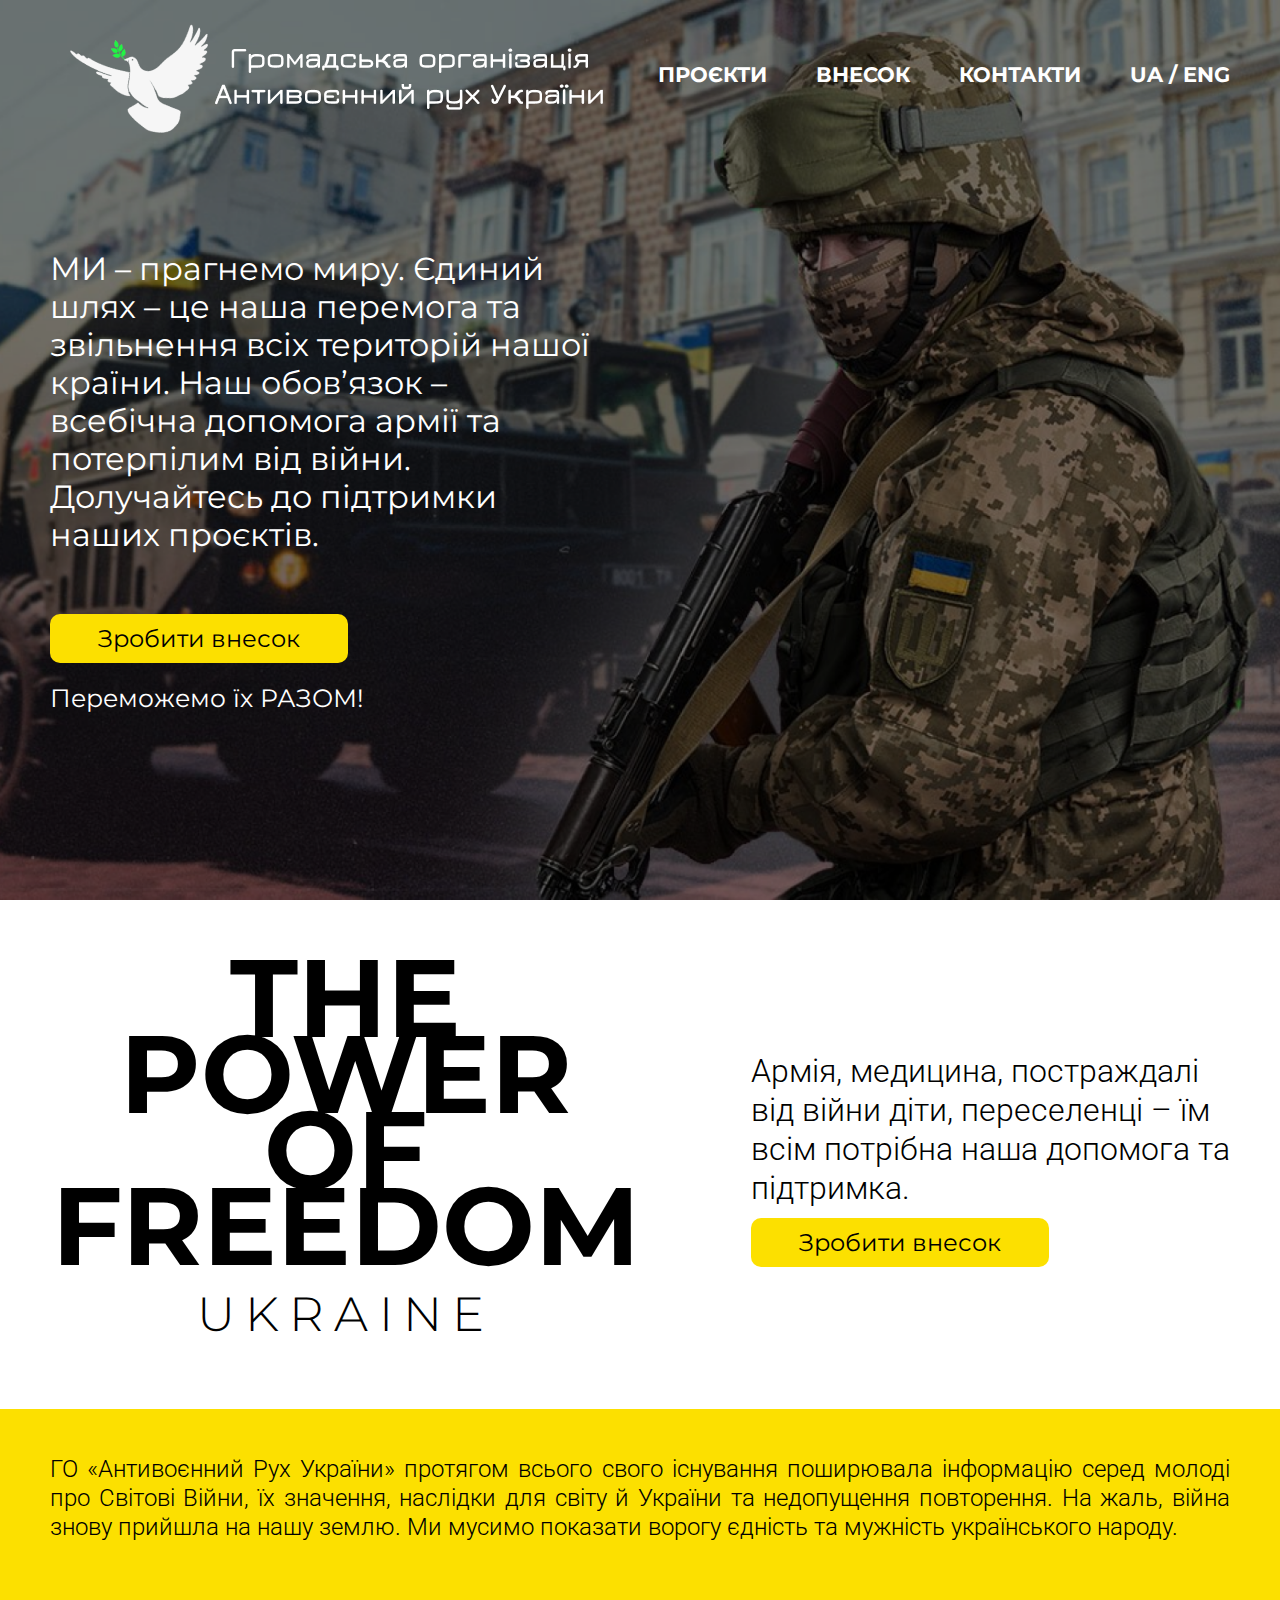
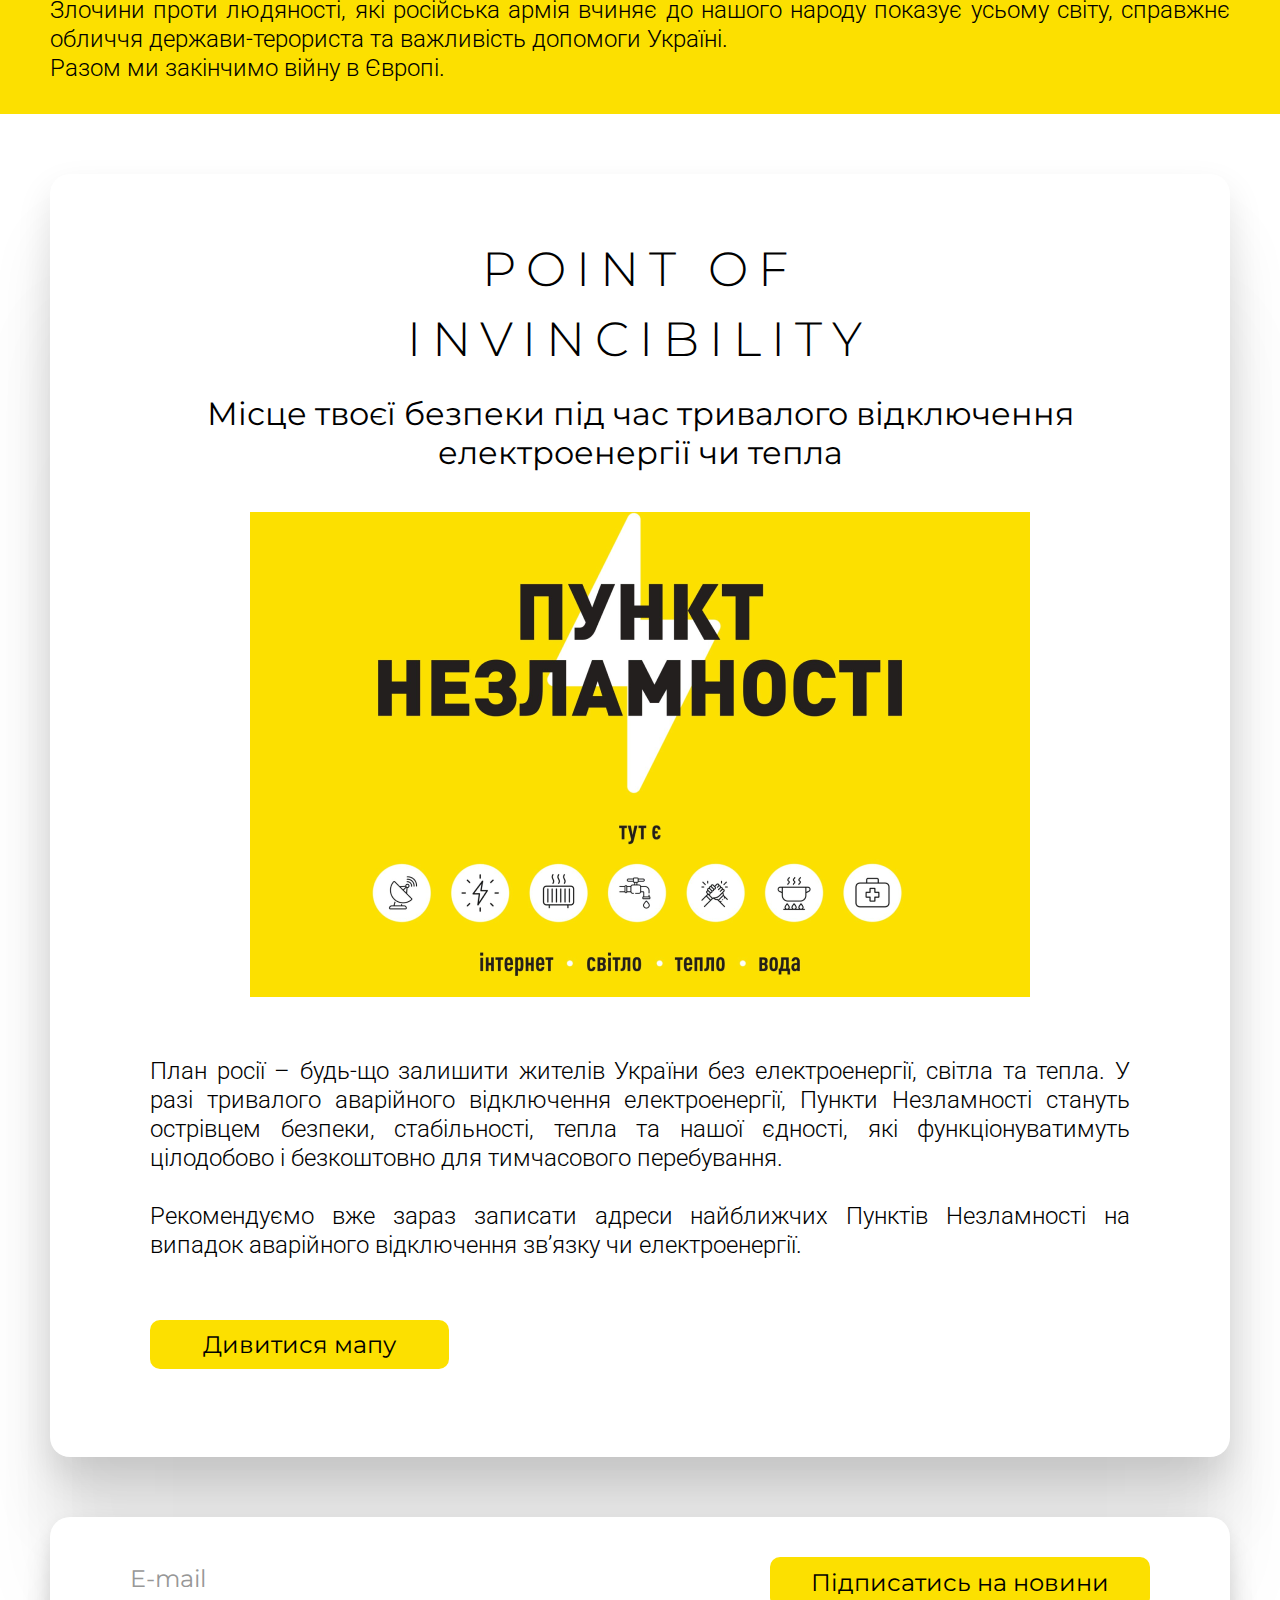
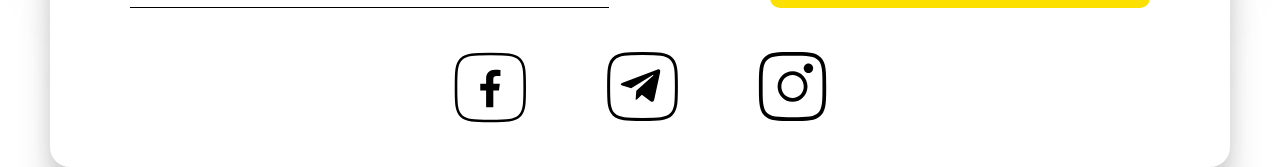
==== index.html @ 8f6cd286 "add new section" ====
<!doctype html>
<html lang="en">
<head>
    <meta charset="UTF-8">
    <meta name="viewport"
          content="width=device-width, user-scalable=no, initial-scale=1.0, maximum-scale=1.0, minimum-scale=1.0">
    <meta http-equiv="X-UA-Compatible" content="ie=edge">
    <title>Anti-War Movement of Ukraine</title>
    <link rel="stylesheet" href="css/style.css">
</head>
<body>
<header>
    <div class="container">
        <div class="logo">
        <img src="images/logo_3.png" alt="logo">
        </div>
        <nav>
            <ul>
                <li><a href="#">проєкти</a> </li>
                <li><a href="#">внесок</a> </li>
                <li><a href="#">контакти</a> </li>
                <li><a href="#">UA / ENG </a> </li>
            </ul>
        </nav>
    </div>
</header>
<main>
    <section class="main_banner">
        <div class="container">
            <div class="main_box">
            <h2>МИ – прагнемо миру. Єдиний шлях – це наша перемога та звільнення всіх територій нашої країни. Наш обов’язок – всебічна допомога армії та потерпілим від війни. Долучайтесь до підтримки наших проєктів.</h2>
            <a href="#">Зробити внесок</a>
            <h4>Переможемо їх РАЗОМ!</h4>
            </div>
        </div>
    </section>
    <section class="power">
        <div class="container">
            <div class="power_box">
            <h1>THE POWER OF FREEDOM</h1>
                <h3>UKRAINE</h3>
            </div>
            <div class="power_second_box">
                <p>Армія, медицина, постраждалі від війни діти, переселенці – їм всім потрібна наша допомога та підтримка.</p>
                <a href="#">Зробити внесок</a>
            </div>
        </div>
    </section>
    <section class="description">
        <div class="container">
            <div class="description_info">
                <p>ГО «Антивоєнний Рух України» протягом всього свого існування поширювала інформацію серед молоді про Світові Війни, їх значення, наслідки для світу й України та недопущення повторення. На жаль, війна знову прийшла на нашу землю. Ми мусимо показати ворогу єдність та мужність українського народу.</p>
                <p>Злочини проти людяності, які російська армія вчиняє до нашого народу показує усьому світу, справжнє обличчя держави-терориста та важливість допомоги Україні.<br>
                    Разом ми закінчимо війну в Європі.</p>
            </div>
        </div>
    </section>
            <section class="invincibility">
                <div class="container">
                <h3>POINT OF INVINCIBILITY</h3>
                <h4>Місце твоєї безпеки під час тривалого відключення електроенергії чи тепла</h4>
                <div class="invincibility_image">
                    <img src="images/invincibility.png" alt="POINT OF INVINCIBILITY">
                </div>
                <p>План росії – будь-що залишити жителів України без електроенергії, світла та тепла. У разі тривалого аварійного відключення електроенергії, Пункти Незламності стануть острівцем безпеки, стабільності, тепла та нашої єдності, які функціонуватимуть цілодобово і безкоштовно для тимчасового перебування.
                    <br>
                    <br>
                    Рекомендуємо вже зараз записати адреси найближчих Пунктів Незламності на випадок аварійного відключення зв’язку чи електроенергії.</p>
                    <div class="invincibility_link">
                <a href="#">Дивитися мапу</a>
                    </div>
                </div>
            </section>

    <section class="find_us">
        <div class="container">
        <form action="#" method=# class="find_us_form">
            <input type="email" placeholder="E-mail">
            <button type="submit">Підписатись на новини</button>
        </form>
            <div class="find_us_links">
                <a href="#" target="_blank"><img src="images/fb.svg" alt="Facebook"> </a>
                <a href="#" target="_blank"><img src="images/telegram.svg" alt="Telegram"> </a>
                <a href="#" target="_blank"><img src="images/insta.svg" alt="Instagram"> </a>
            </div>
        </div>
    </section>
</main>
</body>
</html>
---- css/style.css ----
@import url("https://fonts.googleapis.com/css2?family=Montserrat:wght@300;400;500;700&family=Roboto:wght@300&display=swap");
* {
  padding: 0;
  margin: 0;
  box-sizing: border-box;
}

.container {
  max-width: 1180px;
  margin: auto;
}

header {
  position: absolute;
  width: 100%;
}
header .container {
  display: flex;
  justify-content: space-between;
  align-items: center;
}
header .container .logo {
  max-width: 553px;
}
header .container .logo img {
  width: 100%;
  display: block;
}
header .container nav ul {
  display: flex;
}
header .container nav ul li {
  list-style: none;
  margin-right: 49px;
}
header .container nav ul li:last-of-type {
  margin-right: 0;
}
header .container nav ul li a {
  display: inline-block;
  text-decoration: none;
  font-family: "Montserrat", sans-serif;
  font-style: normal;
  font-weight: 700;
  font-size: 21px;
  line-height: 32px;
  text-align: center;
  text-transform: uppercase;
  color: #FFFFFF;
}
header .container nav ul li a:hover {
  color: yellow;
}

.main_banner {
  background-image: url("../images/main_banner.png");
  background-size: cover;
  height: 100vh;
}
.main_banner .container .main_box {
  padding-top: 250px;
}
.main_banner .container .main_box h2 {
  font-family: "Montserrat", sans-serif;
  font-style: normal;
  font-weight: 400;
  font-size: 32px;
  line-height: 38px;
  color: #FFFFFF;
  max-width: 540px;
  margin-bottom: 60px;
}
.main_banner .container .main_box a {
  font-family: "Montserrat", sans-serif;
  font-style: normal;
  font-weight: 400;
  font-size: 24px;
  line-height: 29px;
  display: inline-block;
  color: #000000;
  text-decoration: none;
  background: #FCE000;
  border-radius: 10px;
  padding: 10px 48px;
  max-width: 299px;
  margin-bottom: 21px;
}
.main_banner .container .main_box a:hover {
  background-color: royalblue;
  color: yellow;
}
.main_banner .container .main_box h4 {
  font-family: "Montserrat", sans-serif;
  font-style: normal;
  font-weight: 400;
  font-size: 25px;
  line-height: 29px;
  display: flex;
  align-items: center;
  text-align: justify;
  color: #FFFFFF;
}

.power {
  padding: 60px 0;
}
.power .container {
  display: flex;
  justify-content: space-between;
  align-items: center;
}
.power .container .power_box h1 {
  font-family: "Montserrat", sans-serif;
  font-style: normal;
  font-weight: 700;
  font-size: 110px;
  line-height: 76px;
  text-align: center;
  color: #000000;
  max-width: 591px;
  margin-bottom: 15px;
}
.power .container .power_box h3 {
  font-family: "Montserrat", sans-serif;
  font-style: normal;
  font-weight: 300;
  font-size: 48px;
  line-height: 70px;
  text-align: center;
  letter-spacing: 0.21em;
  color: #000000;
}
.power .container .power_second_box p {
  font-family: "Roboto", sans-serif;
  font-style: normal;
  font-weight: 300;
  font-size: 32px;
  line-height: 39px;
  color: #000000;
  margin-bottom: 20px;
  max-width: 479px;
}
.power .container .power_second_box a {
  text-decoration: none;
  background: #FCE000;
  border-radius: 10px;
  padding: 10px 48px;
  font-family: "Montserrat", sans-serif;
  font-style: normal;
  font-weight: 400;
  font-size: 24px;
  line-height: 29px;
  text-align: justify;
  color: #000000;
}
.power .container .power_second_box a:hover {
  background-color: royalblue;
  color: yellow;
}

.description {
  background-color: #FCE000;
  padding: 46px 0 31px;
}
.description .description_info p {
  font-family: "Roboto", sans-serif;
  font-style: normal;
  font-weight: 300;
  font-size: 24px;
  line-height: 29px;
  text-align: justify;
  color: #000000;
}
.description .description_info p:first-of-type {
  margin-bottom: 54px;
}

.invincibility {
  margin-top: 60px;
}
.invincibility .container {
  box-shadow: 0 258px 103px rgba(0, 0, 0, 0.01), 0 145px 87px rgba(0, 0, 0, 0.05), 0 64px 64px rgba(0, 0, 0, 0.09), 0 16px 35px rgba(0, 0, 0, 0.1), 0 0 0 rgba(0, 0, 0, 0.1);
  border-radius: 20px;
  background: #FFFFFF;
  padding: 60px 0 88px;
  display: flex;
  flex-direction: column;
  justify-content: center;
  align-items: center;
}
.invincibility .container h3 {
  font-family: "Montserrat", sans-serif;
  font-style: normal;
  font-weight: 300;
  font-size: 48px;
  line-height: 70px;
  display: flex;
  align-items: center;
  text-align: center;
  letter-spacing: 0.21em;
  color: #000000;
  max-width: 580px;
  margin-bottom: 20px;
}
.invincibility .container h4 {
  font-family: "Montserrat", sans-serif;
  font-style: normal;
  font-weight: 400;
  font-size: 32px;
  line-height: 39px;
  display: flex;
  align-items: center;
  text-align: center;
  color: #000000;
  max-width: 980px;
  margin-bottom: 40px;
}
.invincibility .container .invincibility_image {
  max-width: 780px;
  margin-bottom: 60px;
}
.invincibility .container .invincibility_image img {
  display: block;
  width: 100%;
}
.invincibility .container p {
  max-width: 980px;
  margin-bottom: 60px;
  font-family: "Roboto", sans-serif;
  font-style: normal;
  font-weight: 300;
  font-size: 24px;
  line-height: 29px;
  display: flex;
  align-items: center;
  text-align: justify;
  color: #000000;
}
.invincibility .container .invincibility_link {
  margin-left: 100px;
  align-self: flex-start;
}
.invincibility .container .invincibility_link a {
  text-decoration: none;
  text-align: justify;
  font-family: "Montserrat", sans-serif;
  font-style: normal;
  font-weight: 400;
  font-size: 24px;
  line-height: 29px;
  color: #000000;
  background: #FCE000;
  border-radius: 10px;
  padding: 10px 53px;
  display: inline-block;
}
.invincibility .container .invincibility_link a:hover {
  background-color: royalblue;
  color: yellow;
}

.find_us {
  margin-top: 60px;
}
.find_us .container {
  background: #FFFFFF;
  box-shadow: 0 132px 53px rgba(0, 0, 0, 0.01), 0 74px 45px rgba(0, 0, 0, 0.05), 0 33px 33px rgba(0, 0, 0, 0.09), 0 8px 18px rgba(0, 0, 0, 0.1), 0 0 0 rgba(0, 0, 0, 0.1);
  border-radius: 20px;
  padding: 40px 0;
}
.find_us .container .find_us_form {
  margin-bottom: 44px;
  display: flex;
  justify-content: space-around;
}
.find_us .container .find_us_form ::placeholder {
  font-family: "Montserrat", sans-serif;
  font-style: normal;
  font-weight: 400;
  font-size: 24px;
  line-height: 29px;
  text-align: justify;
  color: #979797;
}
.find_us .container .find_us_form input {
  width: 479px;
  border-top: 0;
  border-right: 0;
  border-left: 0;
  border-bottom: 1px solid #000000;
  padding: 10px 0;
}
.find_us .container .find_us_form button {
  padding: 11px 41px;
  background: #FCE000;
  border-radius: 10px;
  border: none;
  font-family: "Montserrat", sans-serif;
  font-style: normal;
  font-weight: 400;
  font-size: 24px;
  line-height: 29px;
  text-align: justify;
  color: #000000;
  cursor: pointer;
}
.find_us .container .find_us_form button:hover {
  background-color: royalblue;
  color: yellow;
}
.find_us .container .find_us_links {
  display: flex;
  justify-content: center;
}
.find_us .container .find_us_links a {
  margin-right: 80px;
}
.find_us .container .find_us_links a:last-of-type {
  margin-right: 0;
}

/*# sourceMappingURL=style.css.map */
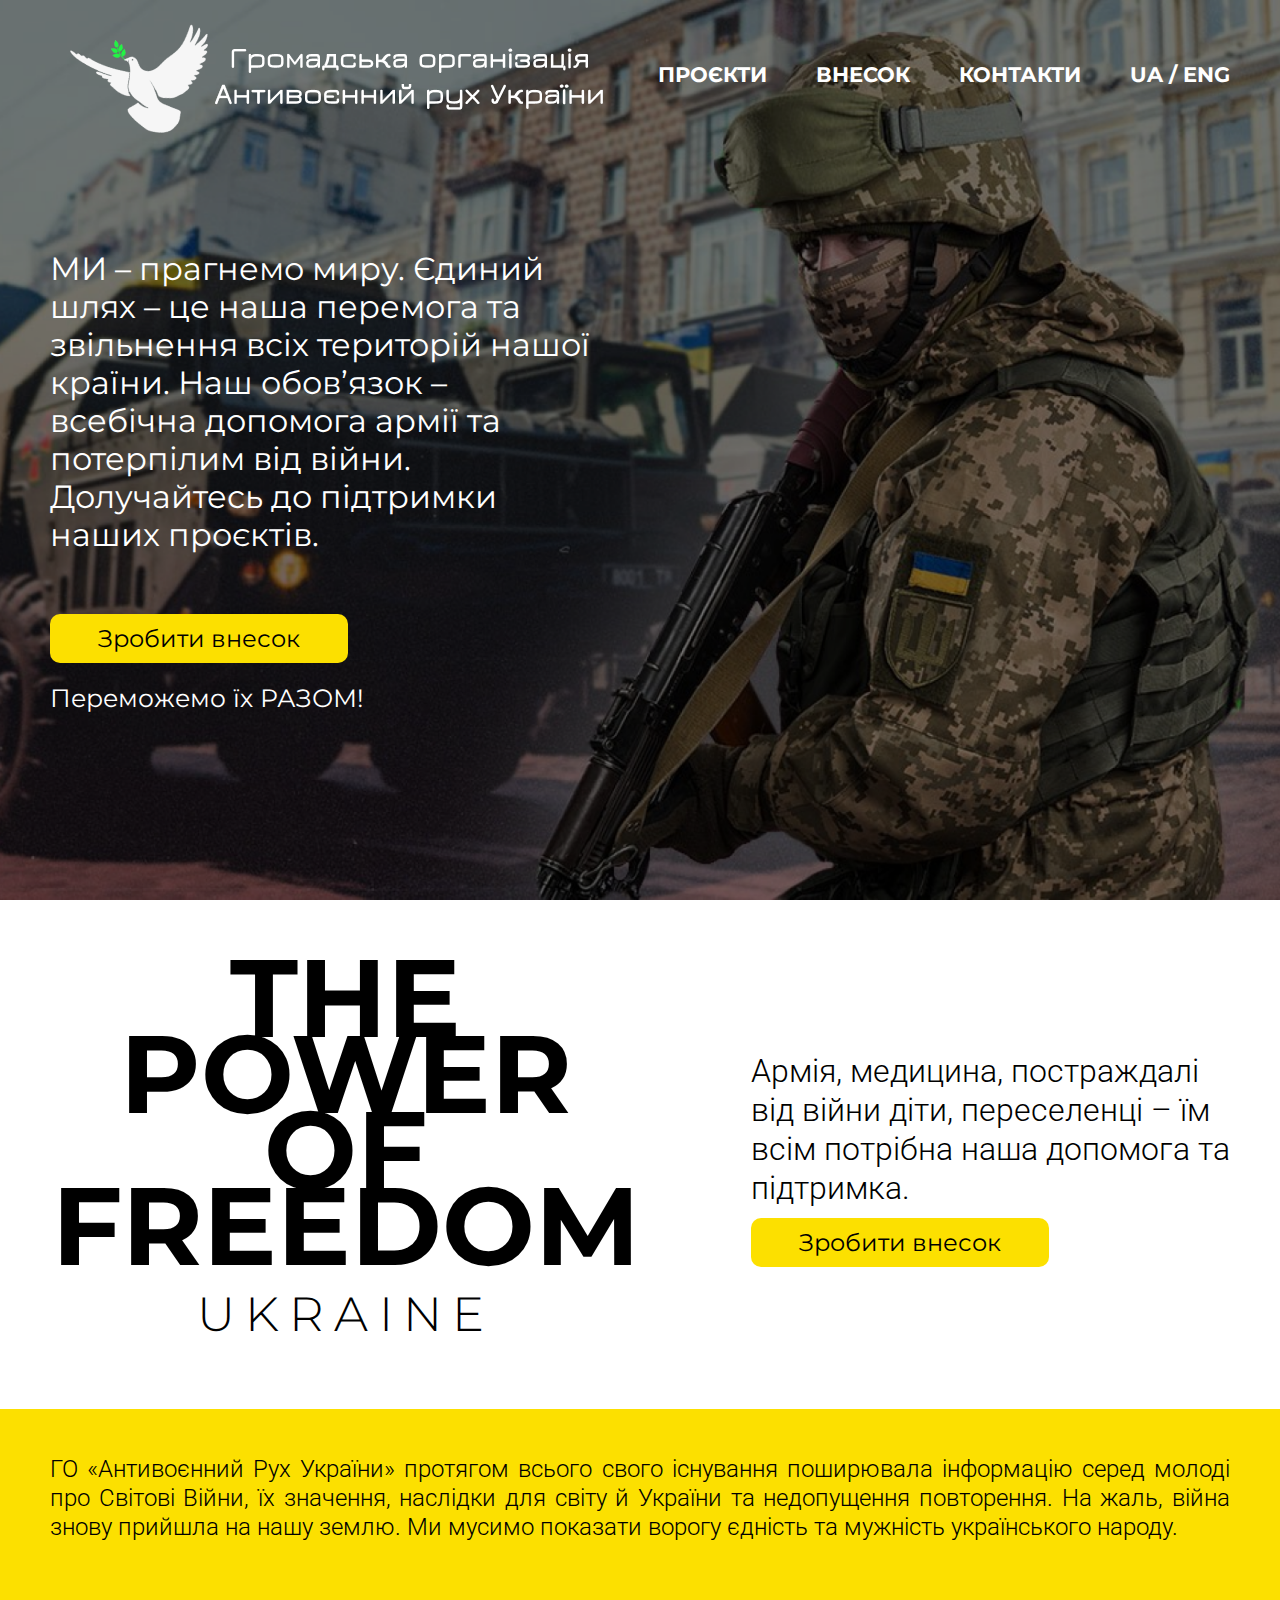
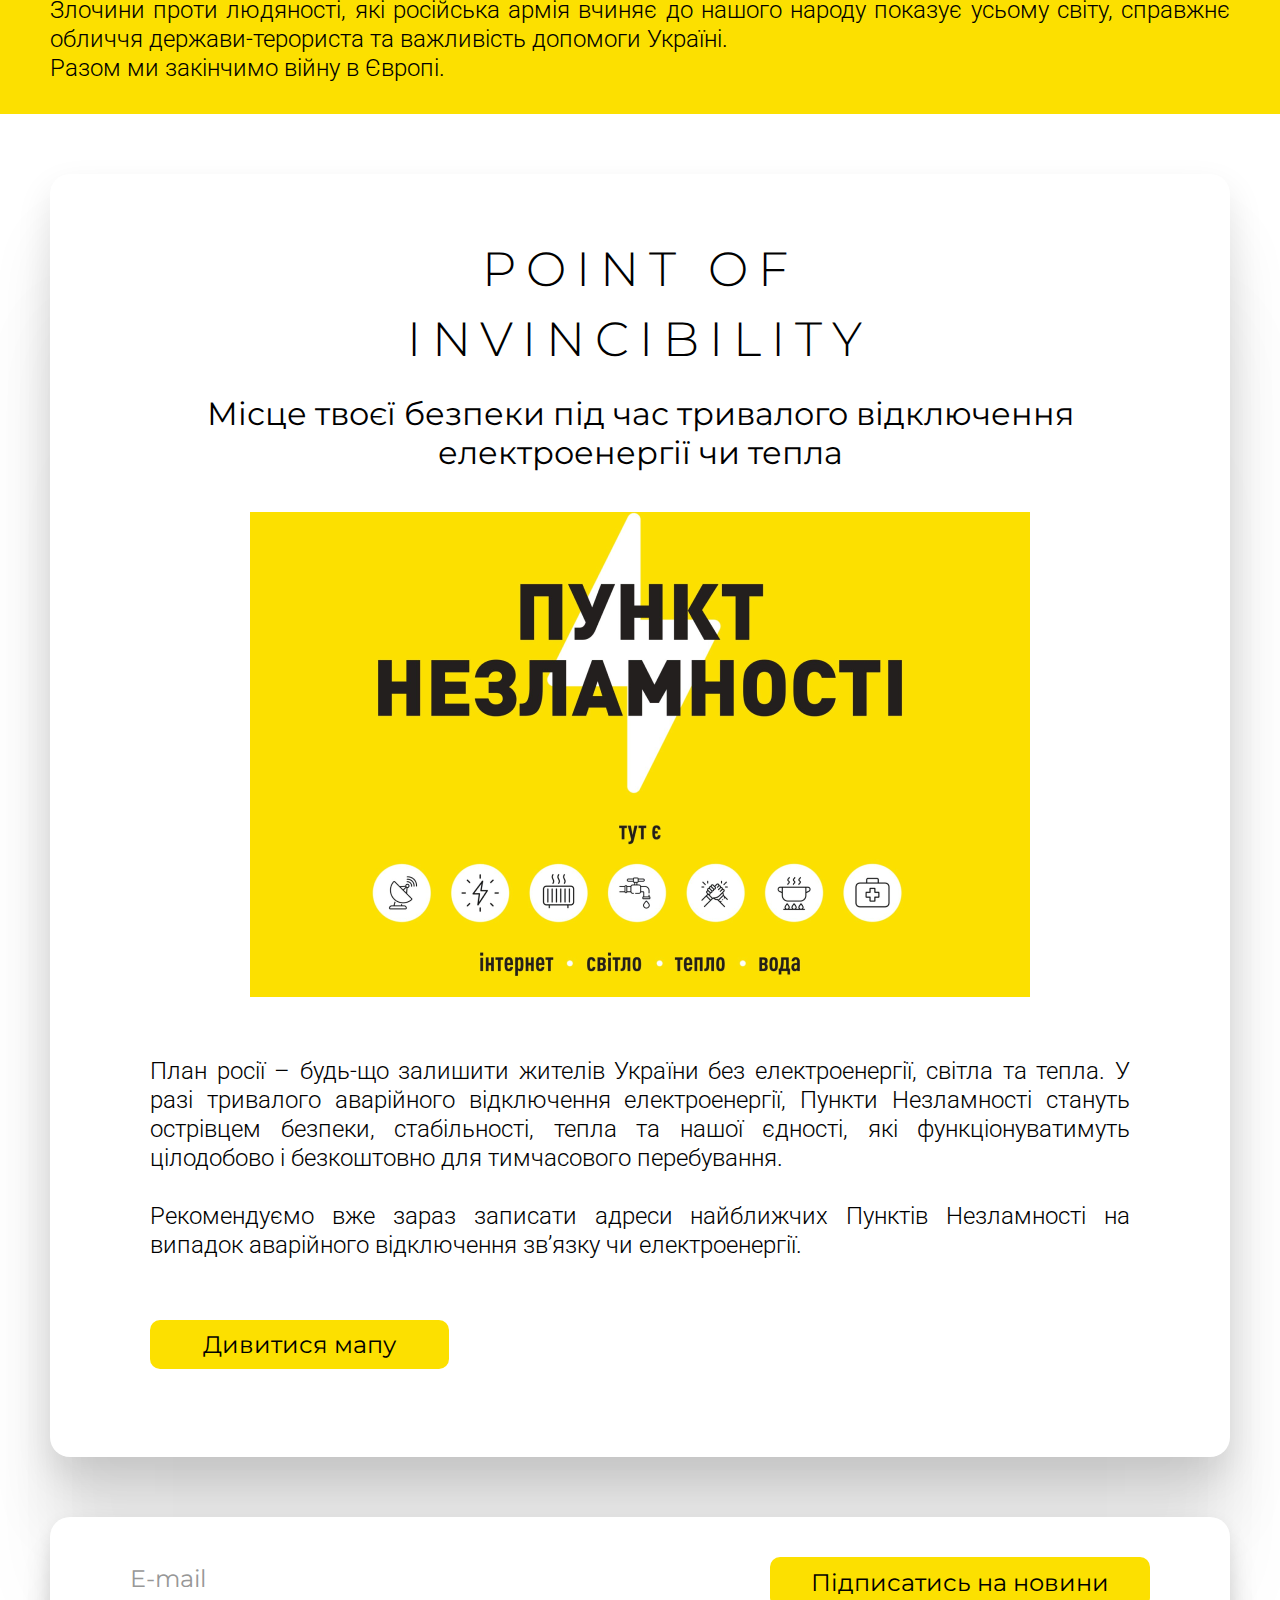
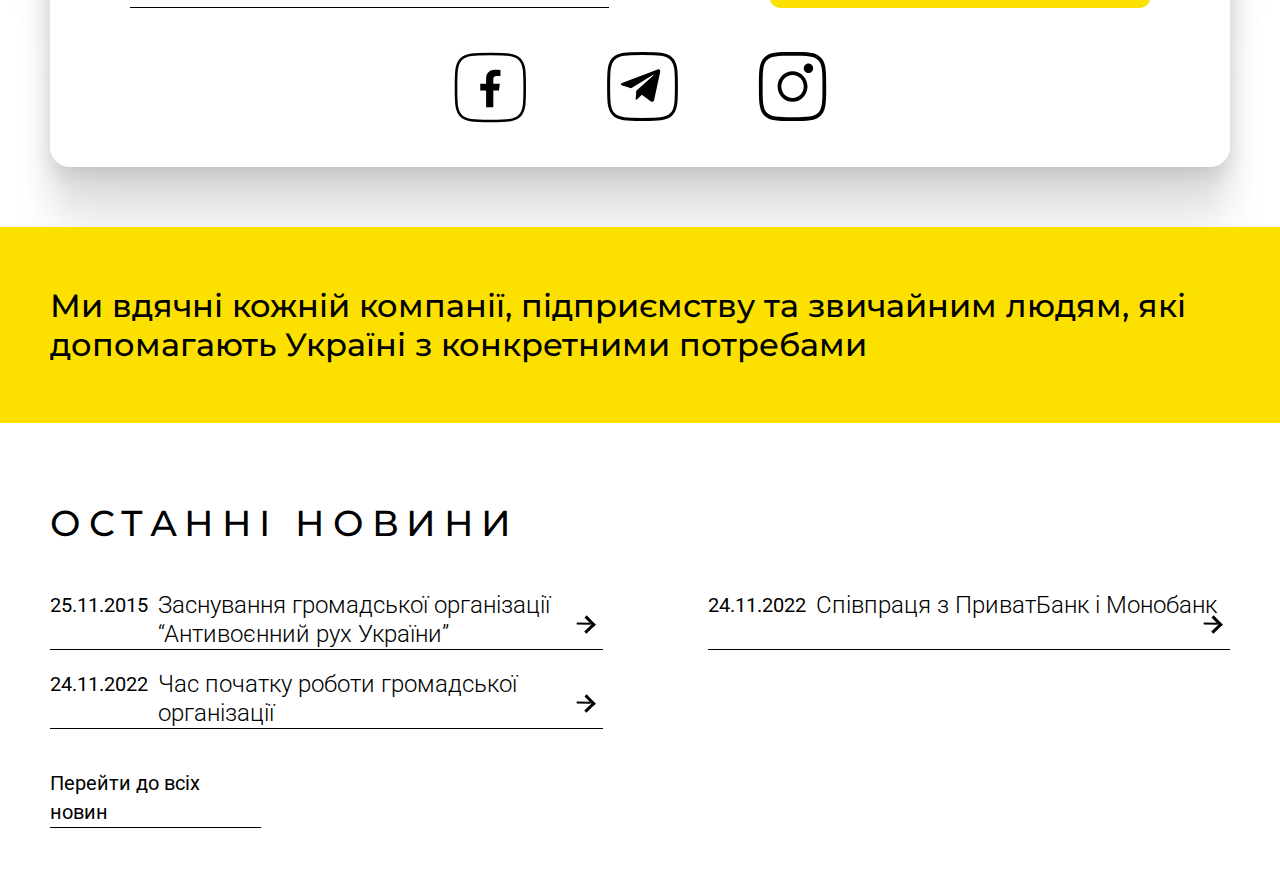
==== commit 9cc8d92f: "add new section" ====
--- a/index.html
+++ b/index.html
@@ -85,6 +85,42 @@
             </div>
         </div>
     </section>
+    <section class="graceful">
+        <div class="container">
+            <p>Ми вдячні кожній компанії, підприємству та звичайним людям, які допомагають Україні з конкретними потребами</p>
+        </div>
+    </section>
+<section class="last_news">
+    <div class="container">
+        <h3>ОСТАННІ НОВИНИ</h3>
+        <div class="last_news_box">
+        <div class="last_news_items">
+            <p>25.11.2015</p>
+            <div>
+            <a href="#">Заснування громадської організації “Антивоєнний рух України”</a>
+            </div>
+            <div class="arrow"></div>
+        </div>
+        <div class="last_news_items">
+            <p>24.11.2022</p>
+            <div>
+                <a href="#">Співпраця з ПриватБанк і Монобанк</a>
+            </div>
+            <div class="arrow"></div>
+        </div>
+        <div class="last_news_items">
+            <p>24.11.2022</p>
+            <div>
+                <a href="#">Час початку роботи громадської організації</a>
+            </div>
+            <div class="arrow"></div>
+        </div>
+        </div>
+        <div class="last_news_link">
+        <a href="#">Перейти до всіх новин</a>
+        </div>
+    </div>
+</section>
 </main>
 </body>
 </html>--- a/css/style.css
+++ b/css/style.css
@@ -319,4 +319,105 @@
   margin-right: 0;
 }
 
+.graceful {
+  margin-top: 60px;
+  padding: 59px 0;
+  background-color: #FCE000;
+}
+.graceful p {
+  font-family: "Montserrat", sans-serif;
+  font-style: normal;
+  font-weight: 500;
+  font-size: 32px;
+  line-height: 39px;
+  color: #000000;
+}
+
+.last_news {
+  padding: 65px 0;
+}
+.last_news .container h3 {
+  margin-bottom: 33px;
+  font-family: "Montserrat", sans-serif;
+  font-style: normal;
+  font-weight: 500;
+  font-size: 36px;
+  line-height: 70px;
+  text-align: left;
+  letter-spacing: 0.21em;
+  color: #000000;
+}
+.last_news .container .last_news_box {
+  display: flex;
+  flex-wrap: wrap;
+  justify-content: space-between;
+}
+.last_news .container .last_news_box .last_news_items {
+  max-width: 553px;
+  border-bottom: 1px solid #000000;
+  display: flex;
+  justify-content: center;
+}
+.last_news .container .last_news_box .last_news_items:last-of-type {
+  margin-top: 20px;
+}
+.last_news .container .last_news_box .last_news_items p {
+  font-family: "Roboto", sans-serif;
+  font-style: normal;
+  font-weight: 400;
+  font-size: 20px;
+  line-height: 29px;
+  color: #000000;
+  margin-right: 10px;
+}
+.last_news .container .last_news_box .last_news_items .arrow {
+  box-sizing: border-box;
+  position: relative;
+  top: 27px;
+  right: 10px;
+  display: inline-block;
+  width: 13px;
+  height: 13px;
+  border-top: 3px solid;
+  transform: rotate(46deg);
+  border-right: 3px solid;
+}
+.last_news .container .last_news_box .last_news_items .arrow:after {
+  content: "";
+  display: inline-block;
+  box-sizing: border-box;
+  position: relative;
+  transform: rotate(-45deg);
+  width: 14px;
+  height: 2px;
+  background: currentColor;
+  top: -8px;
+  right: 3px;
+}
+.last_news .container .last_news_box a {
+  text-decoration: none;
+  font-family: "Roboto", sans-serif;
+  font-style: normal;
+  font-weight: 300;
+  font-size: 24px;
+  line-height: 29px;
+  color: #000000;
+  display: inline-block;
+}
+.last_news .last_news_link {
+  margin-top: 40px;
+  max-width: 211px;
+  border-bottom: 1px solid #000000;
+}
+.last_news .last_news_link a {
+  text-decoration: none;
+  font-family: "Roboto", sans-serif;
+  font-style: normal;
+  font-weight: 400;
+  font-size: 20px;
+  line-height: 29px;
+  text-align: justify;
+  color: #000000;
+}
+
 /*# sourceMappingURL=style.css.map */
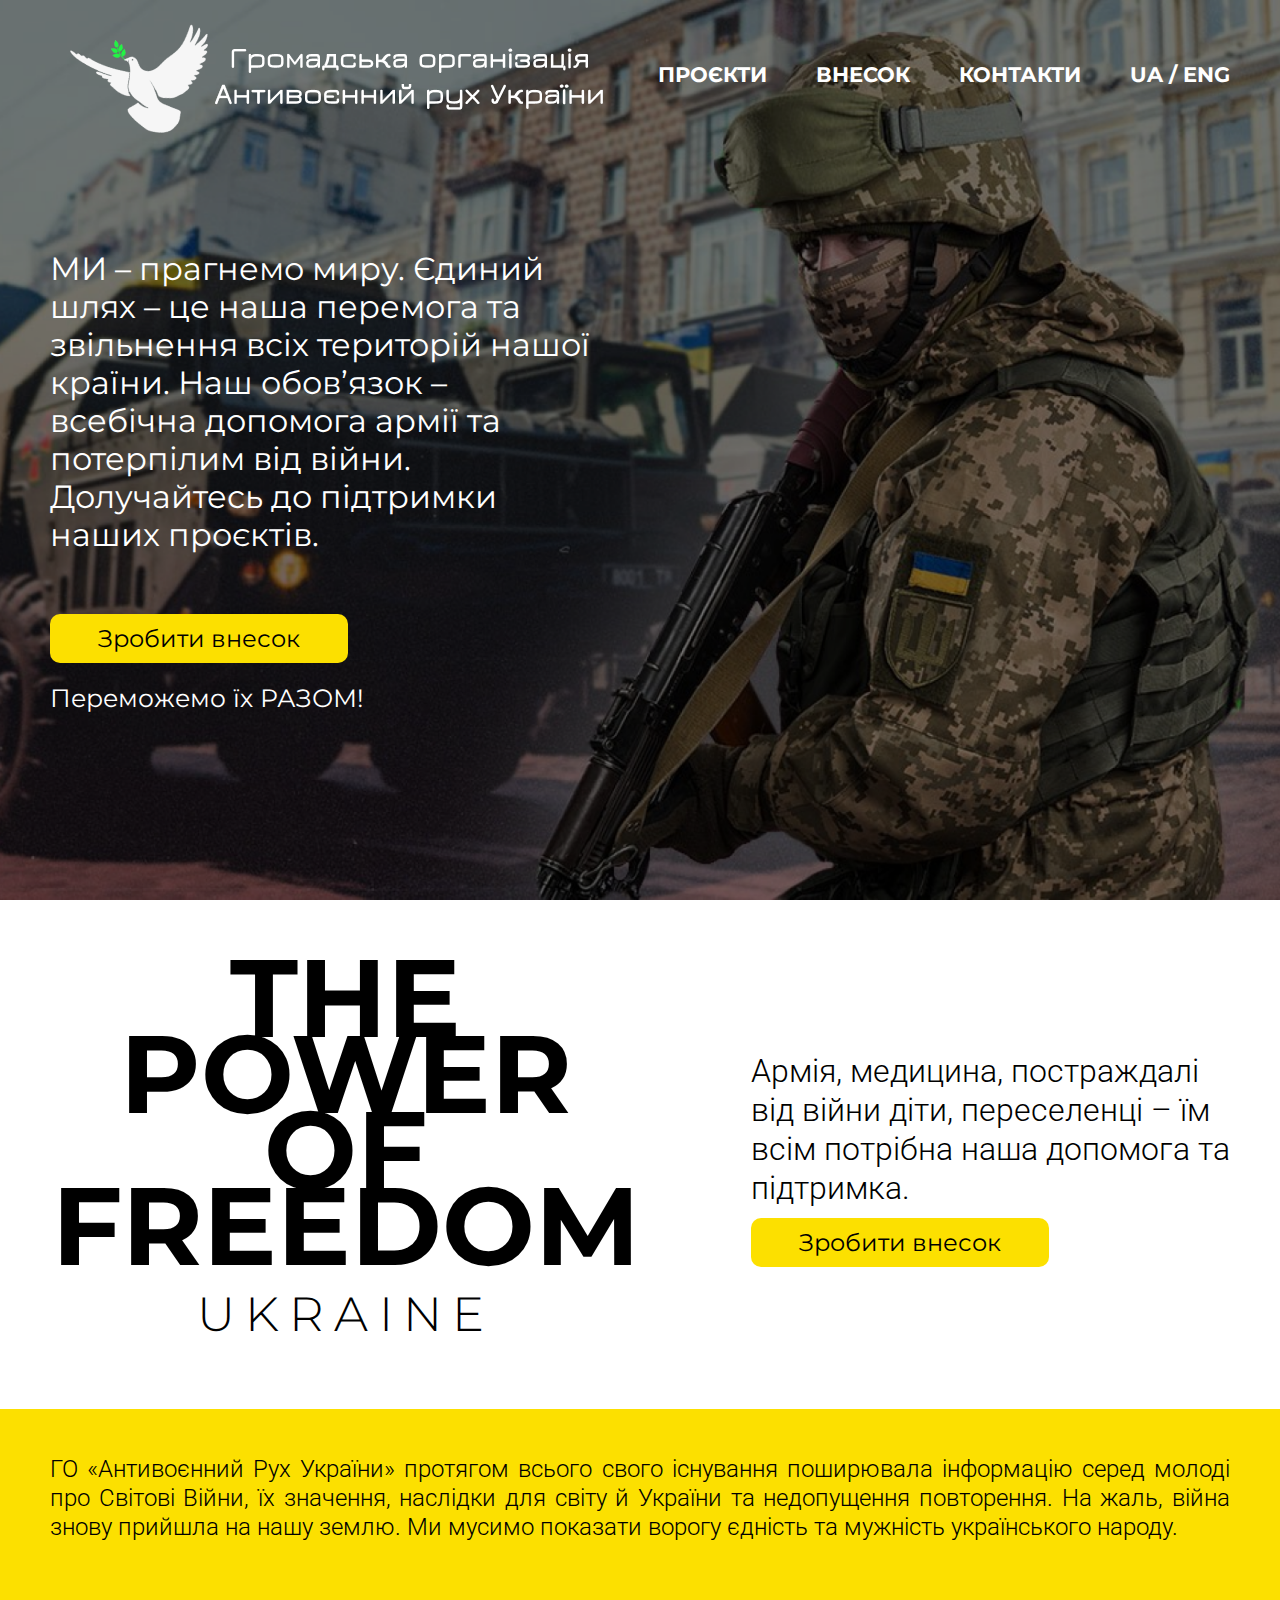
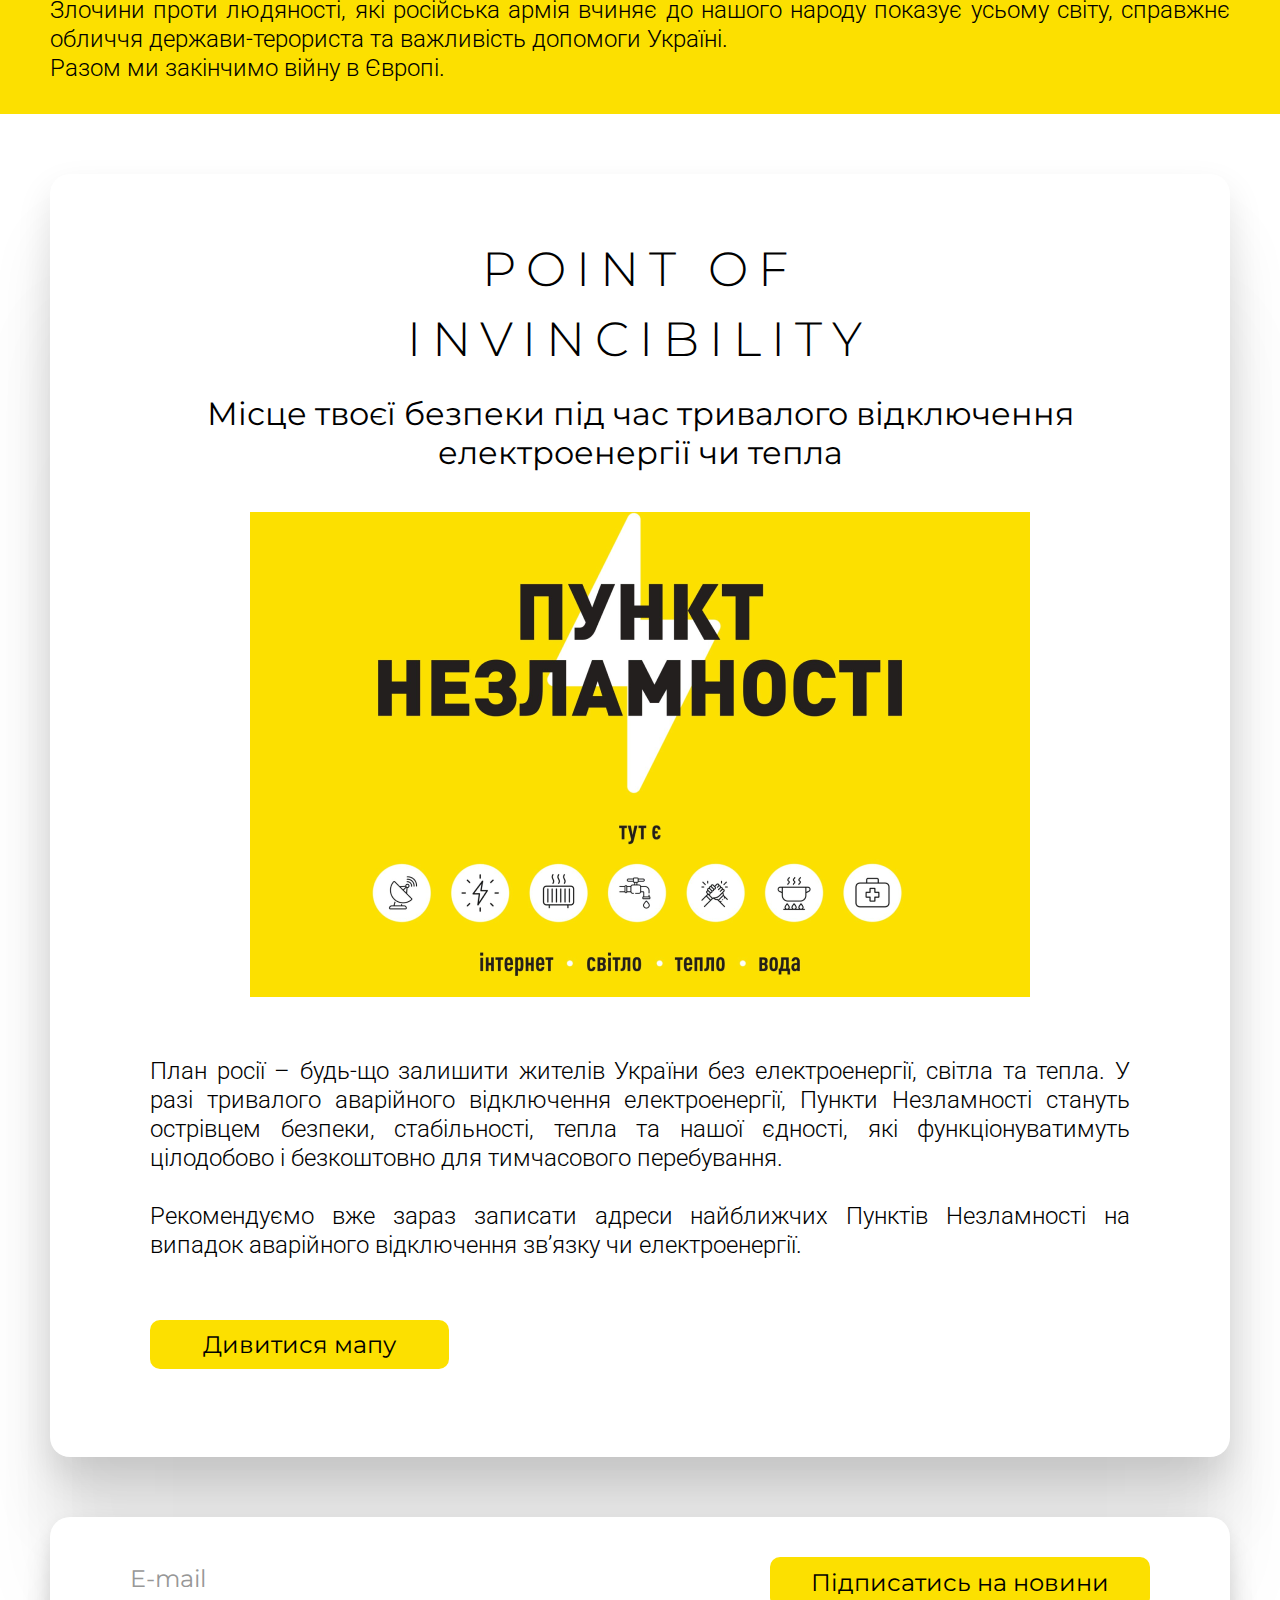
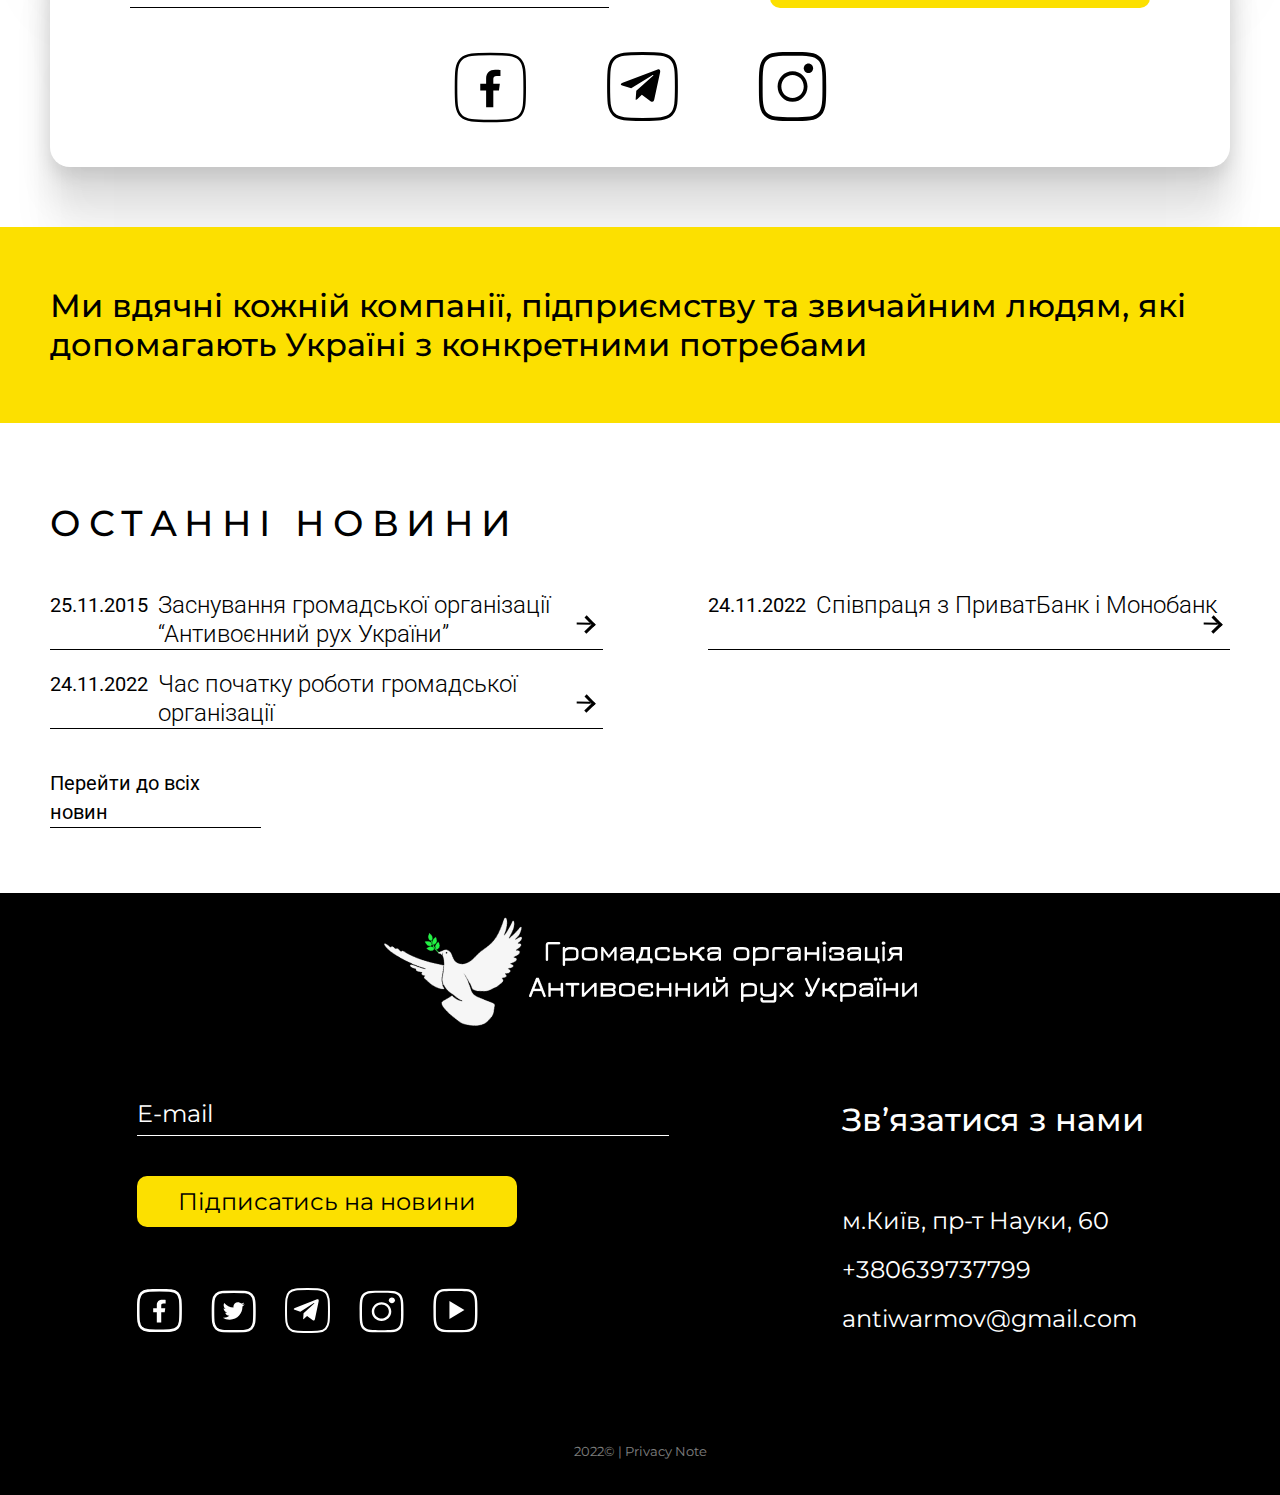
==== commit 2c67401f: "add footer" ====
--- a/index.html
+++ b/index.html
@@ -6,6 +6,7 @@
           content="width=device-width, user-scalable=no, initial-scale=1.0, maximum-scale=1.0, minimum-scale=1.0">
     <meta http-equiv="X-UA-Compatible" content="ie=edge">
     <title>Anti-War Movement of Ukraine</title>
+    <link rel="stylesheet" href="css/owl.carousel.css">
     <link rel="stylesheet" href="css/style.css">
 </head>
 <body>
@@ -122,5 +123,38 @@
     </div>
 </section>
 </main>
+
+<footer>
+    <div class="container">
+        <div class="logo">
+        <img src="images/logo_3.png" alt="logo">
+        </div>
+        <div class="footer_box">
+            <div class="box_items">
+                <form action="#" method=# class="items_form">
+                    <input type="email" placeholder="E-mail">
+                    <button type="submit">Підписатись на новини</button>
+                </form>
+                <div class="footer_links">
+                    <a href="#" target="_blank"><img src="images/facebook_footer.svg" alt="Facebook"> </a>
+                    <a href="#" target="_blank"><img src="images/twitter_footer.svg" alt="Twitter"> </a>
+                    <a href="#" target="_blank"><img src="images/telegram_footer.svg" alt="Telegram"> </a>
+                    <a href="#" target="_blank"><img src="images/instagram_footer.svg" alt="Instagram"> </a>
+                    <a href="#" target="_blank"><img src="images/youtube_footer.svg" alt="Youtube"> </a>
+                </div>
+            </div>
+            <ul class="list">
+                <li>Зв’язатися з нами</li>
+                <li>м.Київ, пр-т Науки, 60</li>
+                <li>+380639737799</li>
+                <li>antiwarmov@gmail.com</li>
+            </ul>
+        </div>
+        <p class="text">2022© | Privacy Note</p>
+    </div>
+</footer>
+<script src="https://code.jquery.com/jquery-3.6.4.js" integrity="sha256-a9jBBRygX1Bh5lt8GZjXDzyOB+bWve9EiO7tROUtj/E=" crossorigin="anonymous"></script>
+<script src="js/owl.carousel.js"></script>
+<script src="js/scripts.js"></script>
 </body>
 </html>--- a/css/style.css
+++ b/css/style.css
@@ -420,4 +420,110 @@
   color: #000000;
 }
 
+footer {
+  background-color: black;
+  padding-bottom: 31px;
+}
+footer .container .logo {
+  max-width: 553px;
+  margin: auto;
+}
+footer .container .logo img {
+  width: 100%;
+  display: block;
+}
+footer .container .footer_box {
+  margin-top: 57px;
+  display: flex;
+  justify-content: space-around;
+}
+footer .container .footer_box .box_items .items_form {
+  display: flex;
+  flex-direction: column;
+}
+footer .container .footer_box .box_items .items_form ::placeholder {
+  font-family: "Montserrat", sans-serif;
+  font-style: normal;
+  font-weight: 400;
+  font-size: 24px;
+  line-height: 29px;
+  text-align: justify;
+  color: white;
+}
+footer .container .footer_box .box_items .items_form input {
+  width: 532px;
+  border-bottom: 1px solid #FFFFFF;
+  border-top: 0;
+  border-right: 0;
+  border-left: 0;
+  padding: 10px 0;
+  background-color: black;
+  margin-bottom: 40px;
+  color: white;
+}
+footer .container .footer_box .box_items .items_form button {
+  padding: 11px 41px;
+  max-width: 380px;
+  background: #FCE000;
+  border-radius: 10px;
+  border: none;
+  font-family: "Montserrat", sans-serif;
+  font-style: normal;
+  font-weight: 400;
+  font-size: 24px;
+  line-height: 29px;
+  text-align: justify;
+  color: #000000;
+  cursor: pointer;
+  margin-bottom: 61px;
+}
+footer .container .footer_box .box_items .items_form button:hover {
+  background-color: royalblue;
+  color: yellow;
+}
+footer .container .footer_box .box_items .footer_links {
+  margin-bottom: 102px;
+}
+footer .container .footer_box .box_items .footer_links a {
+  margin-right: 25px;
+  text-decoration: none;
+}
+footer .container .footer_box .box_items .footer_links a:last-of-type {
+  margin-right: 0;
+}
+footer .container .footer_box .list li {
+  margin-bottom: 10px;
+  font-family: "Montserrat", sans-serif;
+  font-style: normal;
+  font-weight: 400;
+  font-size: 24px;
+  line-height: 39px;
+  display: flex;
+  align-items: center;
+  color: #FFFFFF;
+}
+footer .container .footer_box .list li:hover {
+  transform: scale(1.1);
+}
+footer .container .footer_box .list li:first-of-type {
+  font-family: "Montserrat", sans-serif;
+  font-style: normal;
+  font-weight: 500;
+  font-size: 32px;
+  line-height: 39px;
+  display: flex;
+  align-items: center;
+  color: #FFFFFF;
+  margin-bottom: 62px;
+}
+footer .container .text {
+  font-family: "Montserrat", sans-serif;
+  font-style: normal;
+  font-weight: 400;
+  font-size: 13px;
+  line-height: 25px;
+  text-align: center;
+  color: rgba(255, 255, 255, 0.5);
+}
+
 /*# sourceMappingURL=style.css.map */
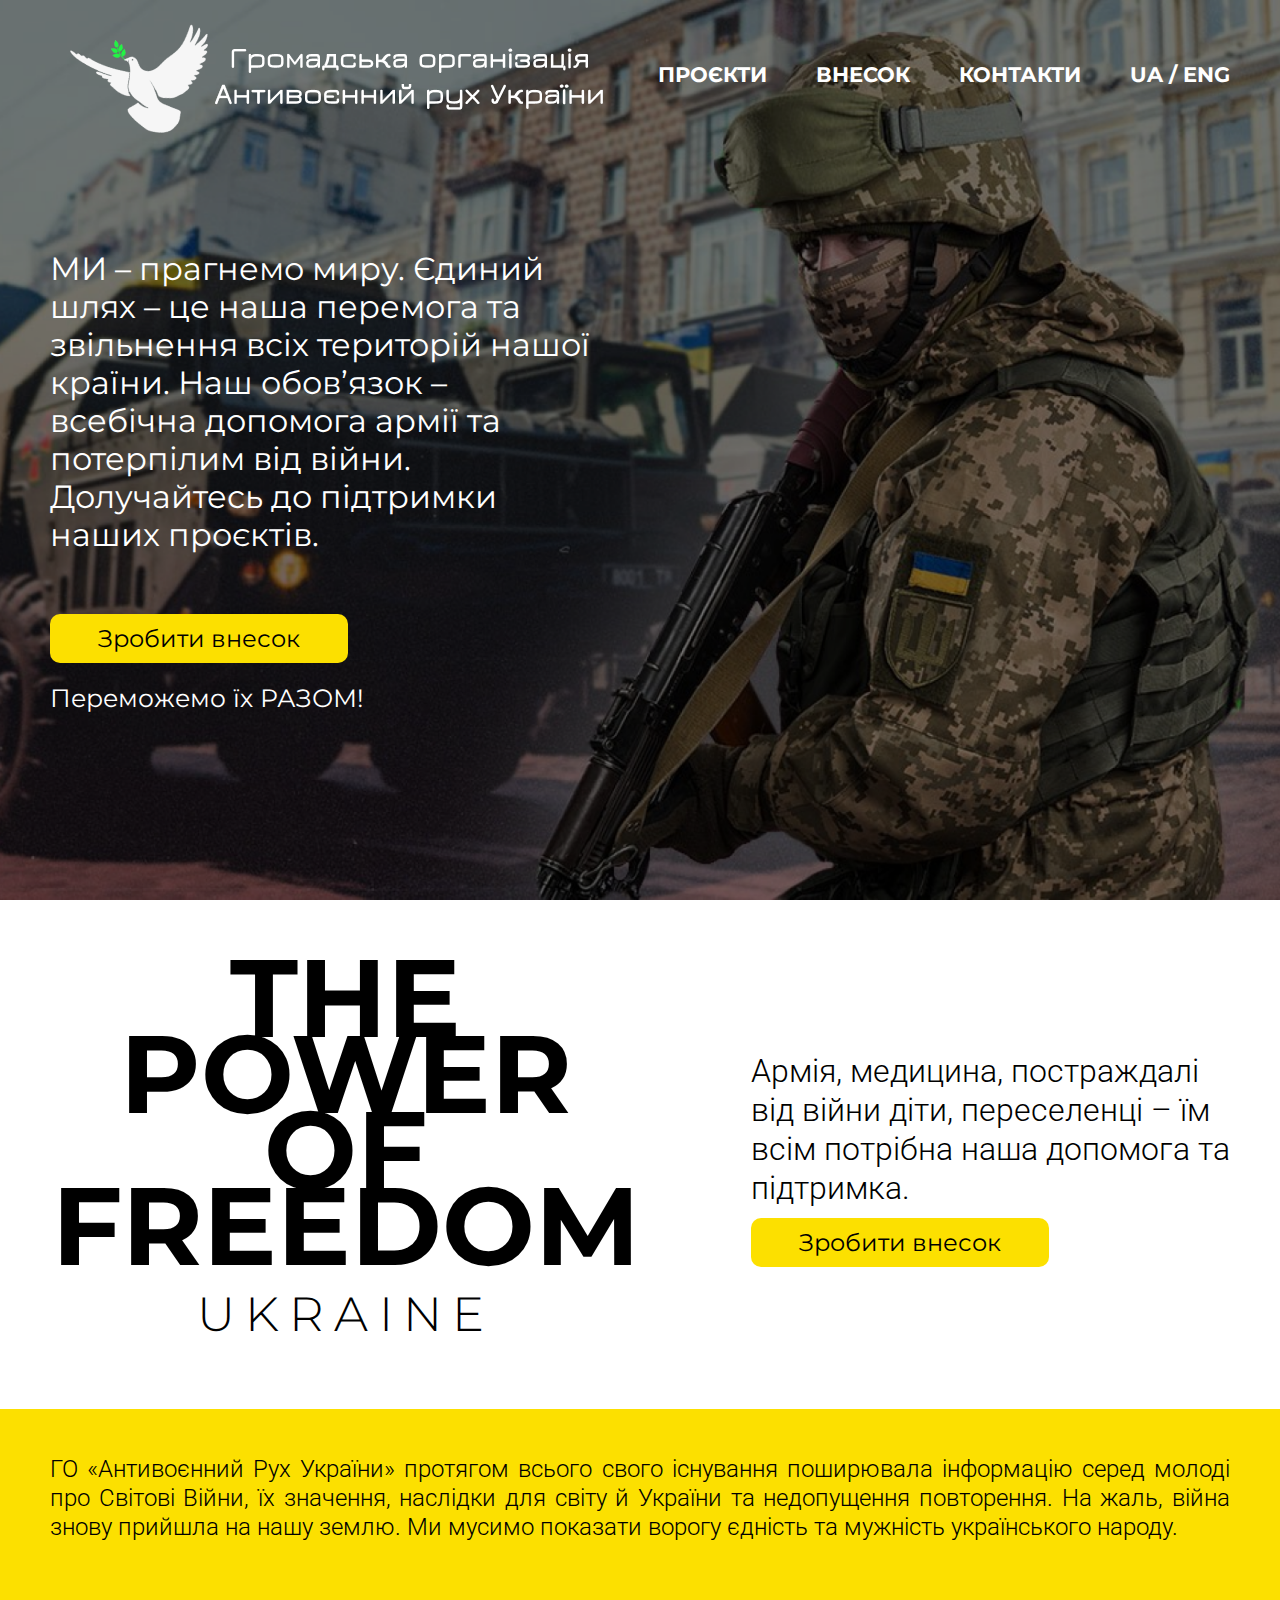
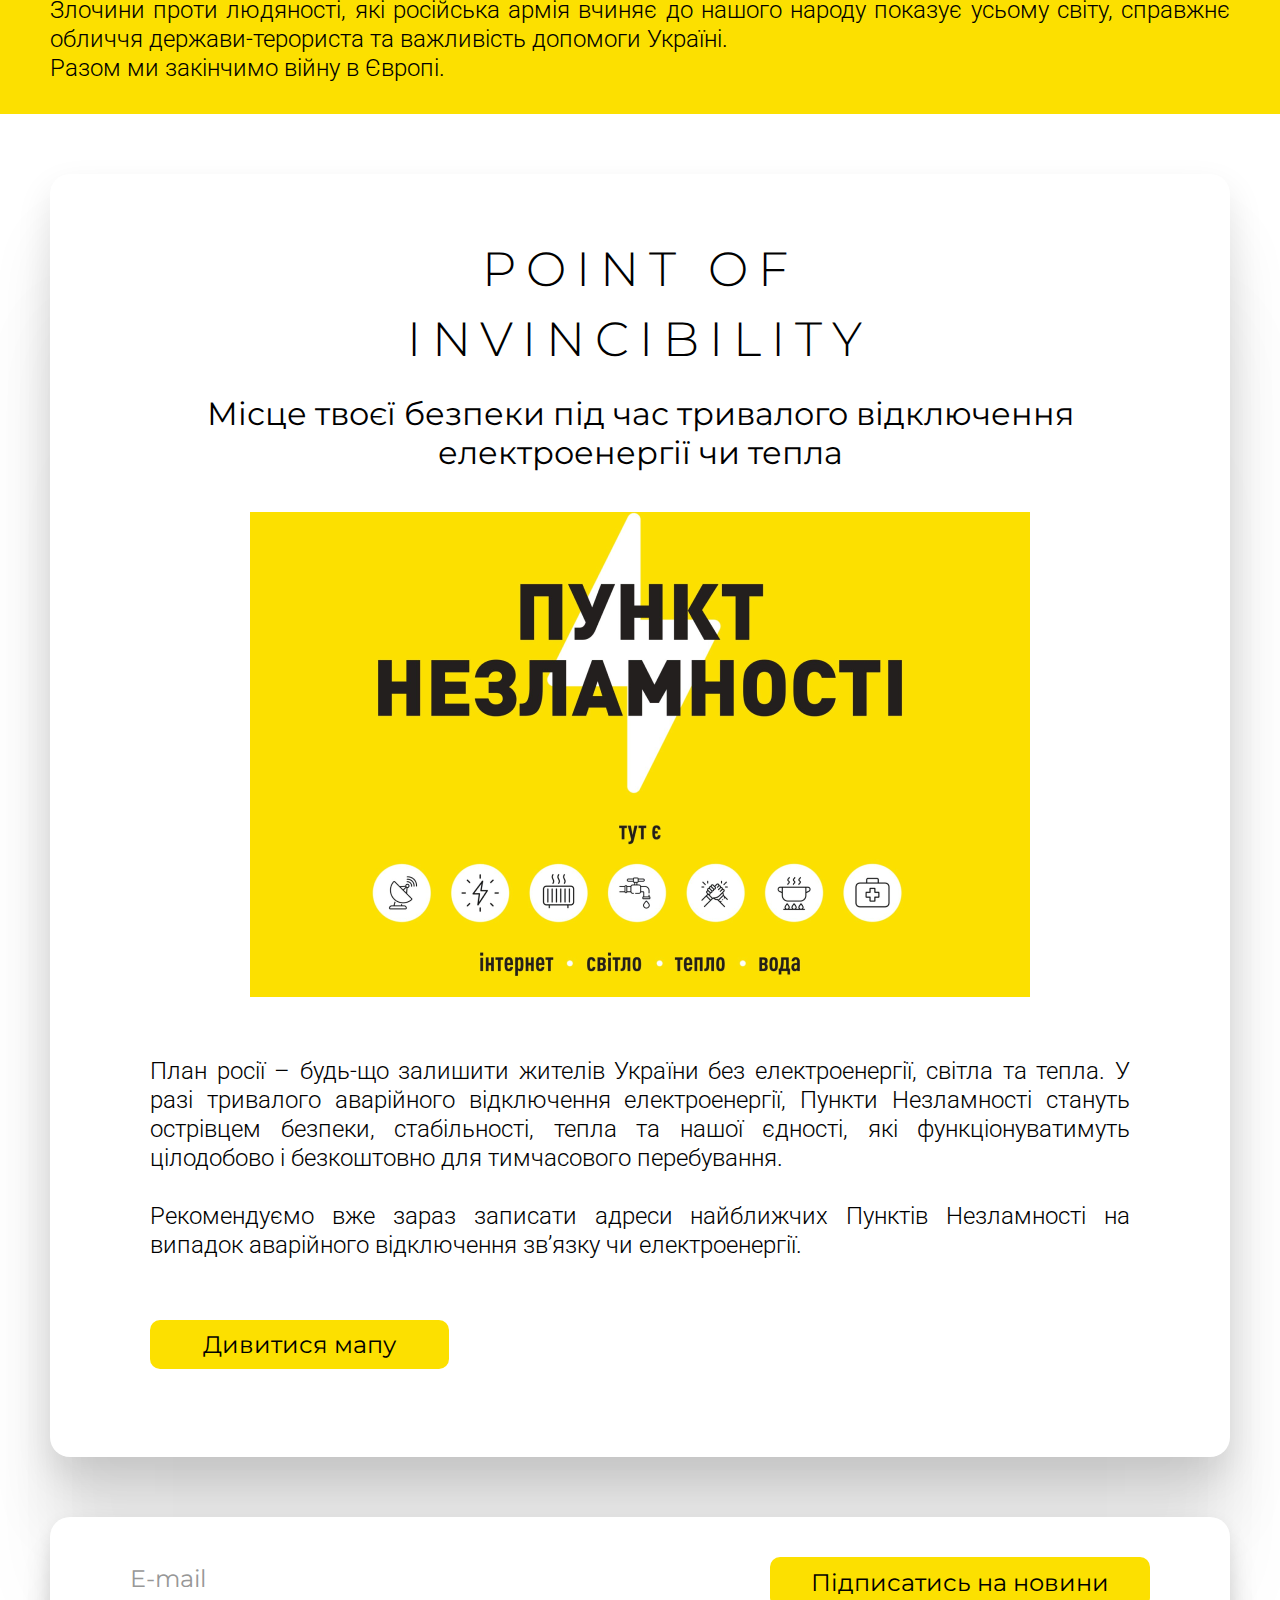
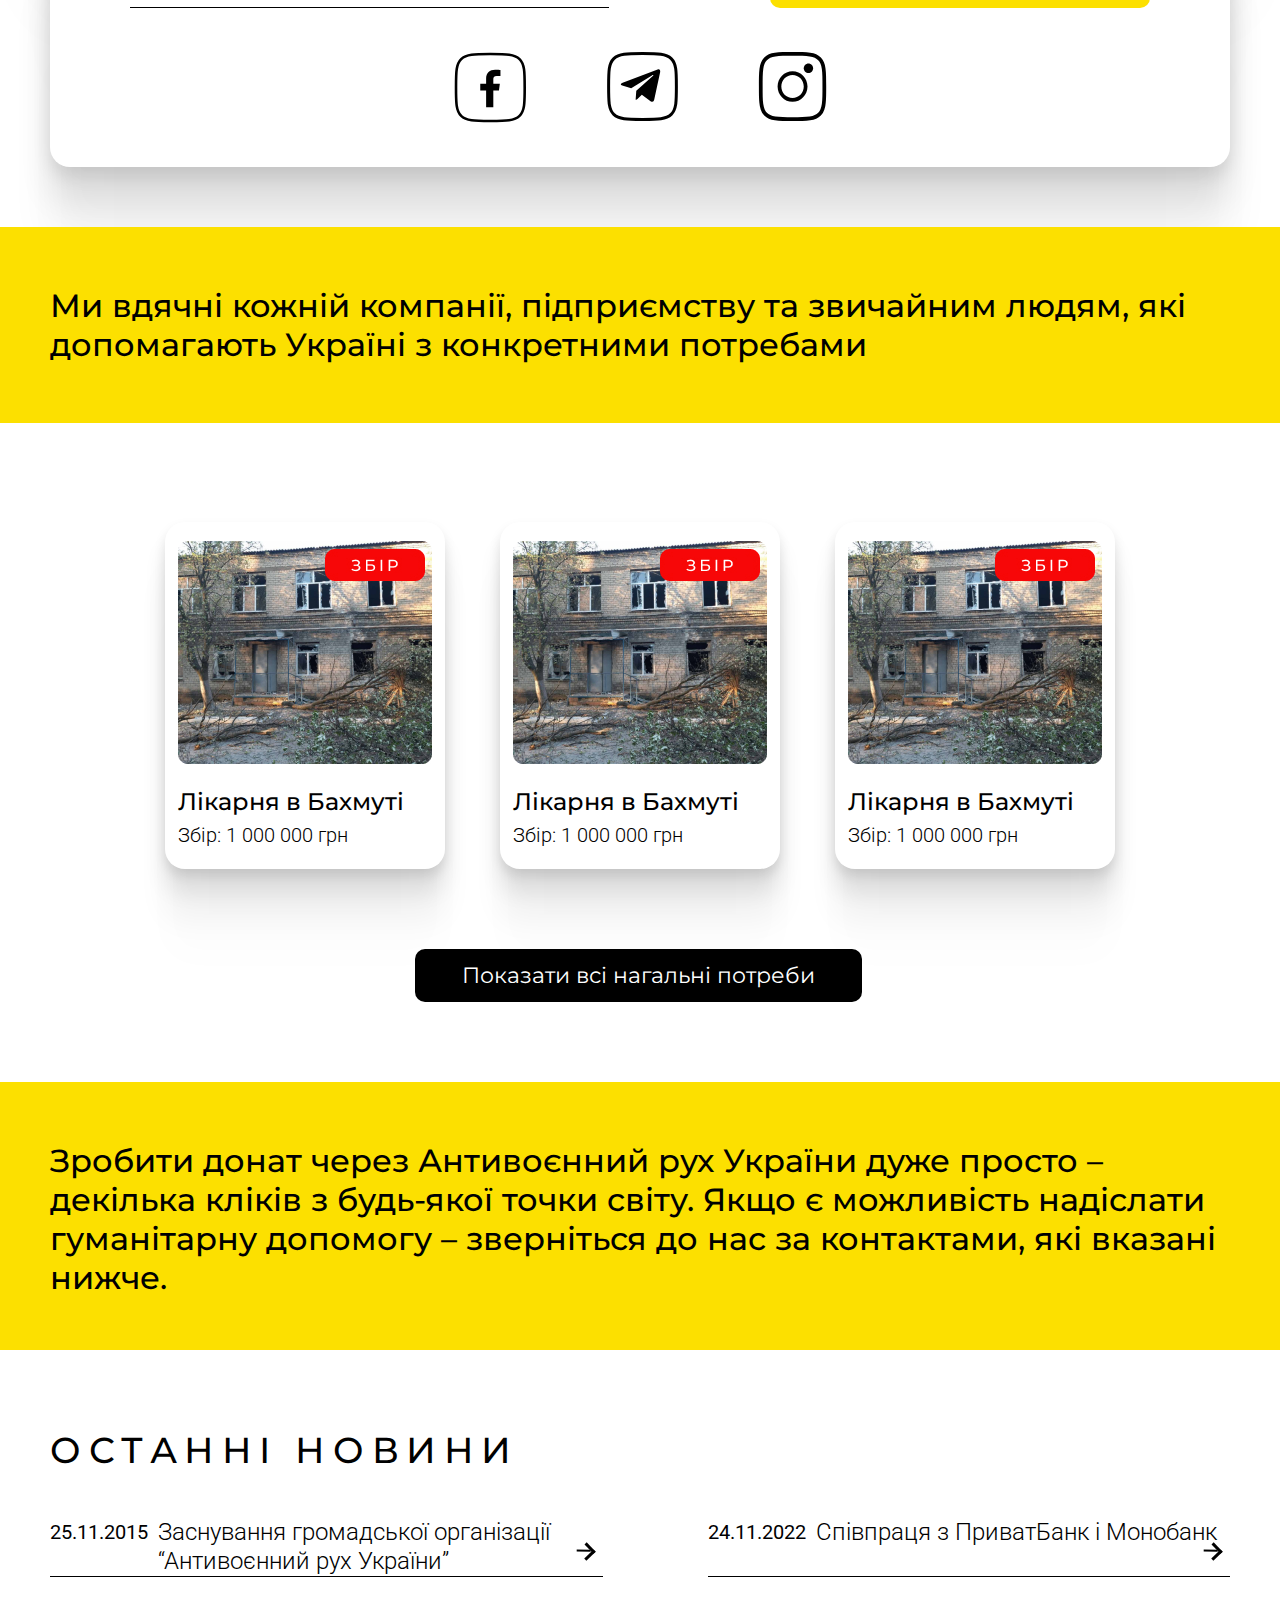
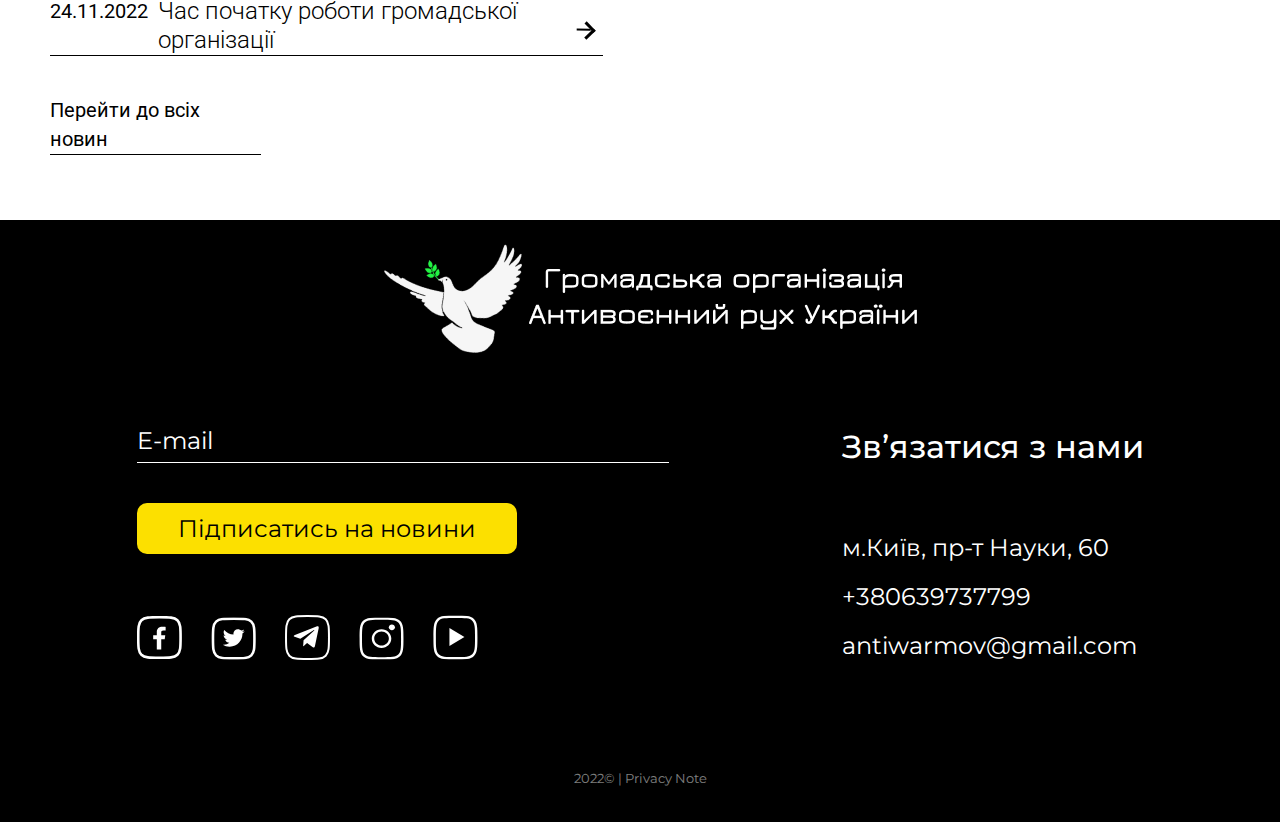
==== commit b51bf9ed: "add carousel" ====
--- a/index.html
+++ b/index.html
@@ -91,6 +91,41 @@
             <p>Ми вдячні кожній компанії, підприємству та звичайним людям, які допомагають Україні з конкретними потребами</p>
         </div>
     </section>
+    <section class="donations">
+        <div class="container">
+            <div class="donations_box owl-carousel">
+                <div class="donations_item">
+                    <div class="donations_image">
+                    <img src="images/hospital.jpg" alt="Hospital">
+                    </div>
+                    <h4>Лікарня в Бахмуті</h4>
+                    <a href="#">Збір: 1 000 000 грн  </a>
+                </div>
+                <div class="donations_item">
+                    <div class="donations_image">
+                    <img src="images/hospital.jpg" alt="Hospital">
+                    </div>
+                    <h4>Лікарня в Бахмуті</h4>
+                    <a href="#">Збір: 1 000 000 грн  </a>
+                </div>
+                <div class="donations_item">
+                    <div class="donations_image">
+                    <img src="images/hospital.jpg" alt="Hospital">
+                    </div>
+                    <h4>Лікарня в Бахмуті</h4>
+                    <a href="#">Збір: 1 000 000 грн  </a>
+                </div>
+            </div>
+            <div class="donations_link">
+            <a href="#">Показати всі нагальні потреби</a>
+            </div>
+        </div>
+    </section>
+    <section class="help">
+        <div class="container">
+            <p>Зробити донат через Антивоєнний рух України дуже просто – декілька кліків з будь-якої точки світу. Якщо є можливість надіслати гуманітарну допомогу – зверніться до нас за контактами, які вказані нижче.</p>
+        </div>
+    </section>
 <section class="last_news">
     <div class="container">
         <h3>ОСТАННІ НОВИНИ</h3>
--- a/css/style.css
+++ b/css/style.css
@@ -526,4 +526,83 @@
   color: rgba(255, 255, 255, 0.5);
 }
 
+.donations {
+  padding-top: 99px;
+  padding-bottom: 80px;
+}
+.donations .container {
+  max-width: 950px;
+}
+.donations .container .donations_box {
+  display: flex;
+  justify-content: space-between;
+  margin-bottom: 80px;
+}
+.donations .container .donations_box .donations_item {
+  padding: 19px 13px;
+  background: #FFFFFF;
+  box-shadow: 0 89px 36px rgba(0, 0, 0, 0.01), 0 50px 30px rgba(0, 0, 0, 0.05), 0 22px 22px rgba(0, 0, 0, 0.09), 0 6px 12px rgba(0, 0, 0, 0.1), 0 0 0 rgba(0, 0, 0, 0.1);
+  border-radius: 20px;
+}
+.donations .container .donations_box .donations_item .donations_image {
+  max-width: 254px;
+  margin-bottom: 18px;
+}
+.donations .container .donations_box .donations_item .donations_image img {
+  width: 100%;
+  display: block;
+}
+.donations .container .donations_box .donations_item h4 {
+  font-family: "Montserrat", sans-serif;
+  font-style: normal;
+  font-weight: 500;
+  font-size: 24px;
+  line-height: 39px;
+  color: #000000;
+}
+.donations .container .donations_box .donations_item a {
+  font-family: "Roboto", sans-serif;
+  text-decoration: none;
+  font-style: normal;
+  font-weight: 300;
+  font-size: 20px;
+  line-height: 29px;
+  color: #000000;
+}
+.donations .container .donations_link {
+  max-width: 450px;
+  margin: auto;
+}
+.donations .container .donations_link a {
+  font-family: "Montserrat", sans-serif;
+  font-style: normal;
+  font-weight: 400;
+  font-size: 22px;
+  line-height: 29px;
+  color: #FFFFFF;
+  text-decoration: none;
+  text-align: center;
+  display: inline-block;
+  padding: 12px 47px;
+  background: #000000;
+  border-radius: 10px;
+}
+.donations .container .donations_link a:hover {
+  color: black;
+  background-color: yellow;
+}
+
+.help {
+  background: #FCE000;
+  padding: 59px 0 53px;
+}
+.help p {
+  font-family: "Montserrat", sans-serif;
+  font-style: normal;
+  font-weight: 500;
+  font-size: 32px;
+  line-height: 39px;
+  color: #000000;
+}
+
 /*# sourceMappingURL=style.css.map */
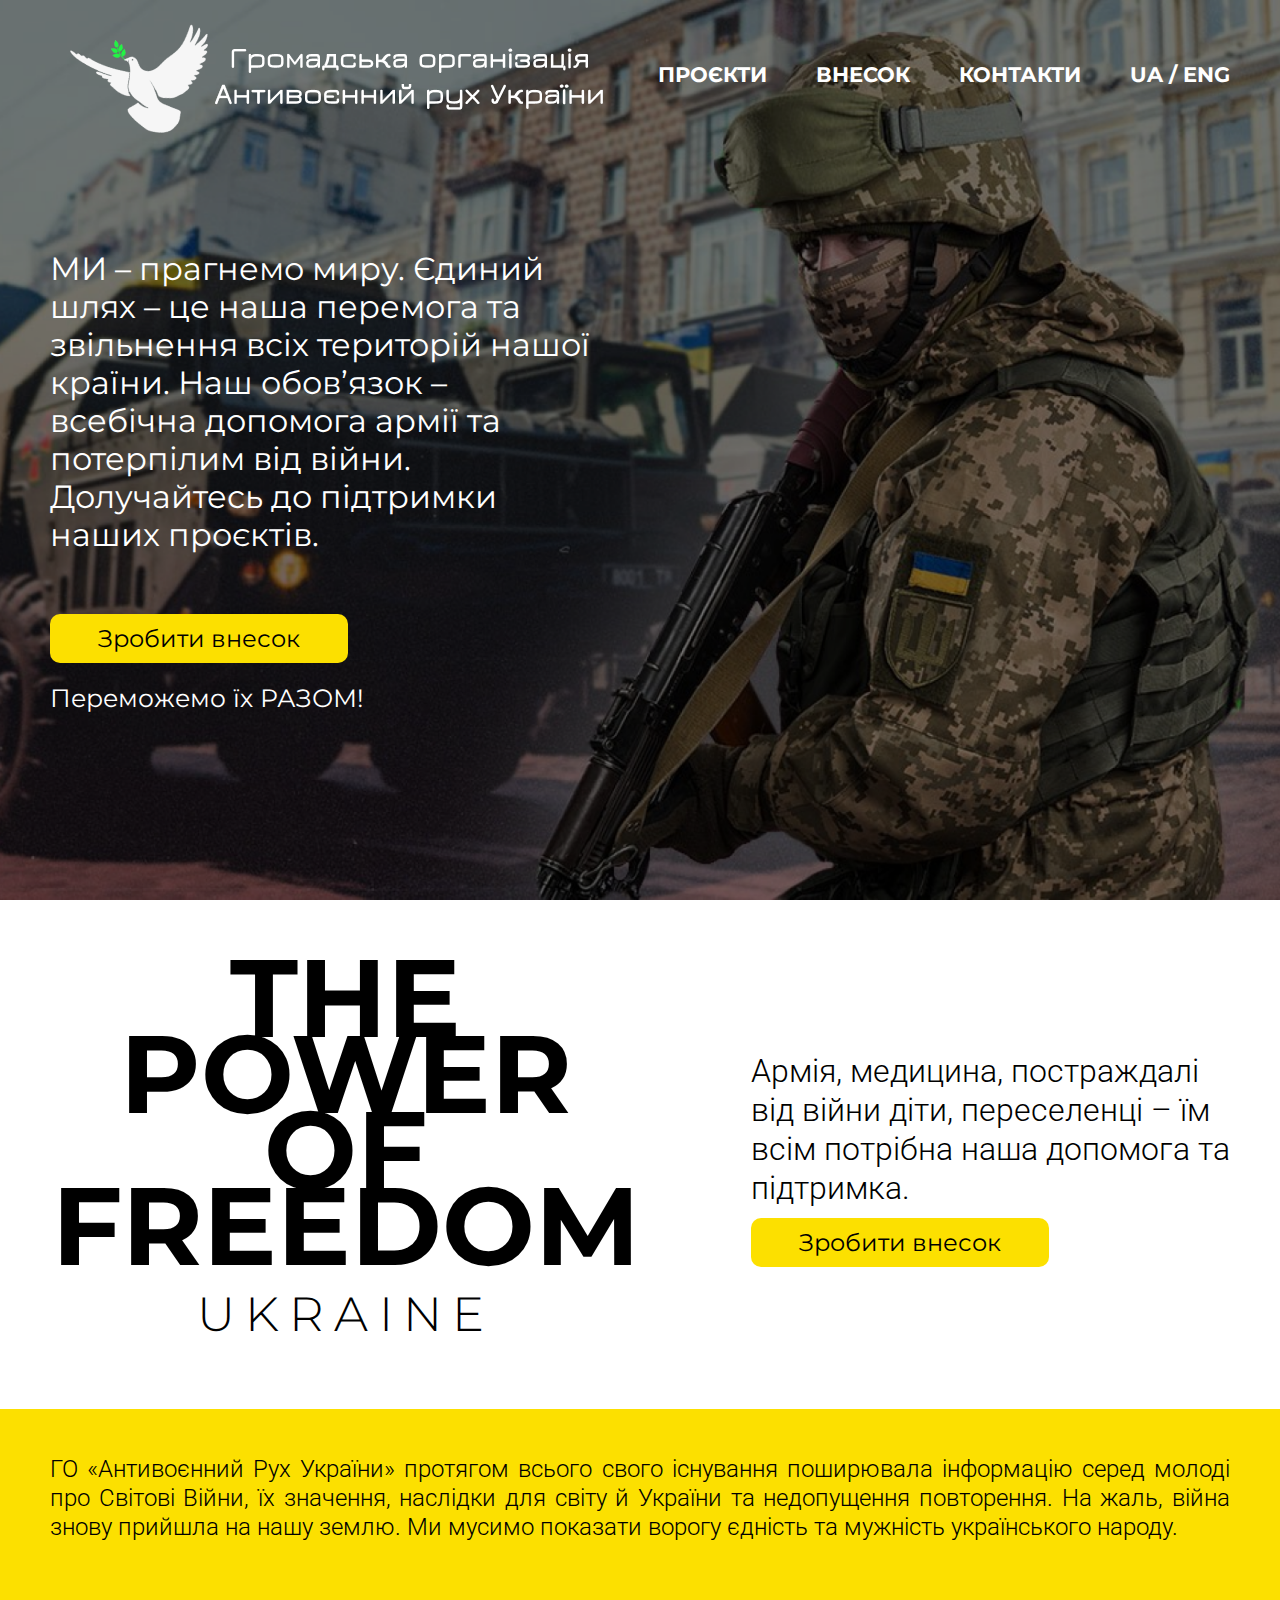
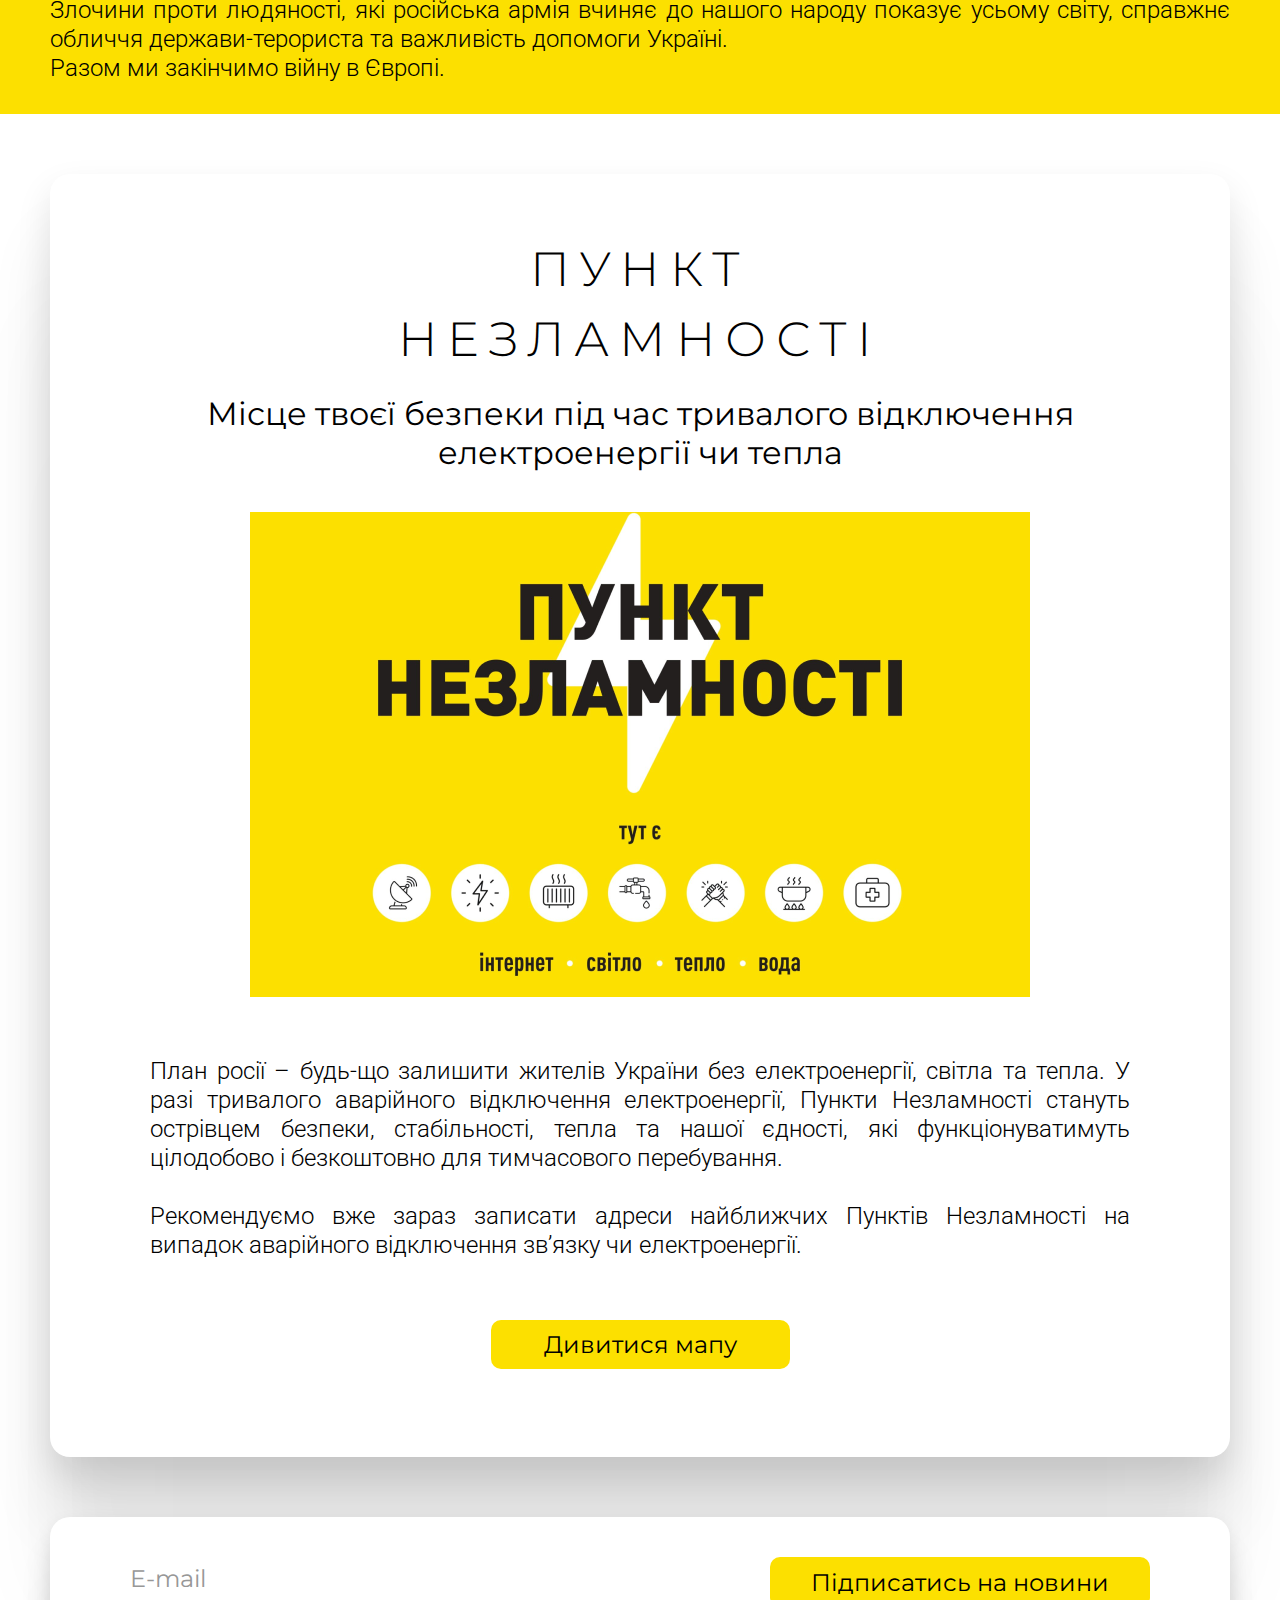
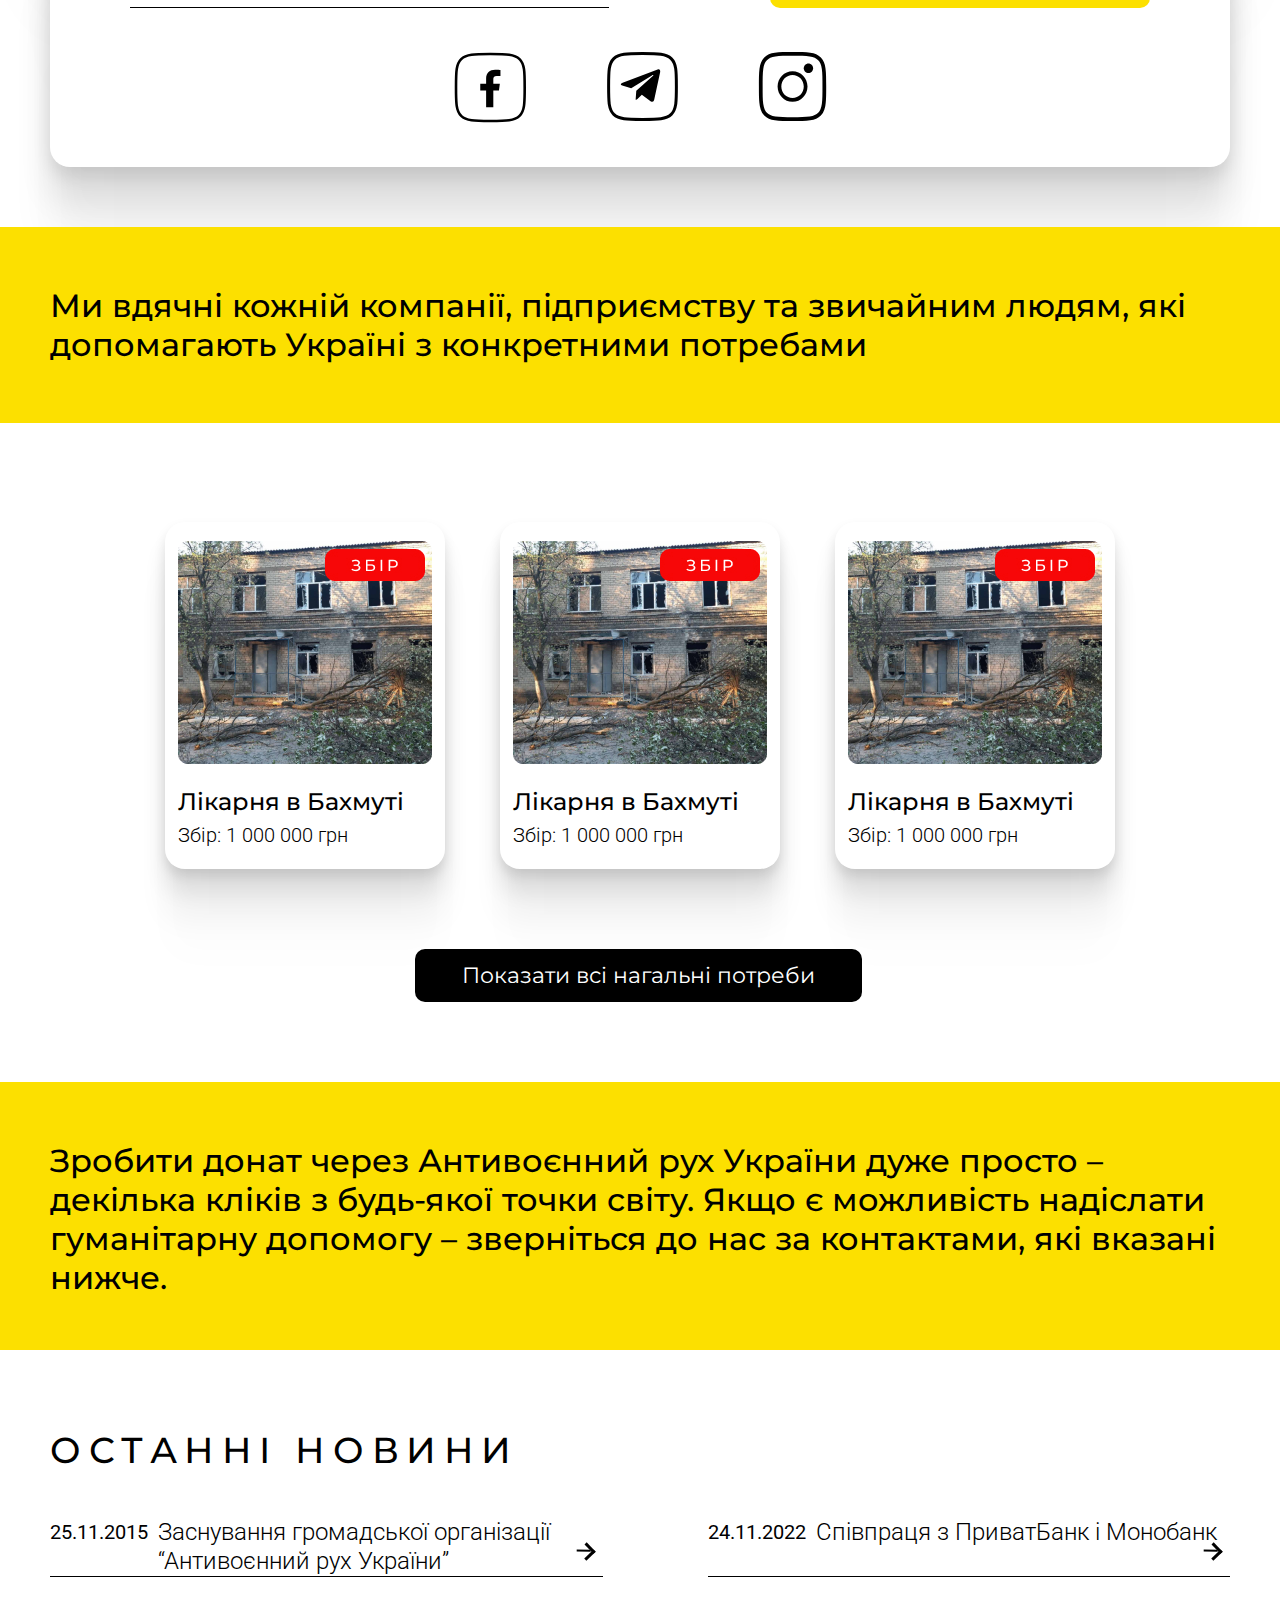
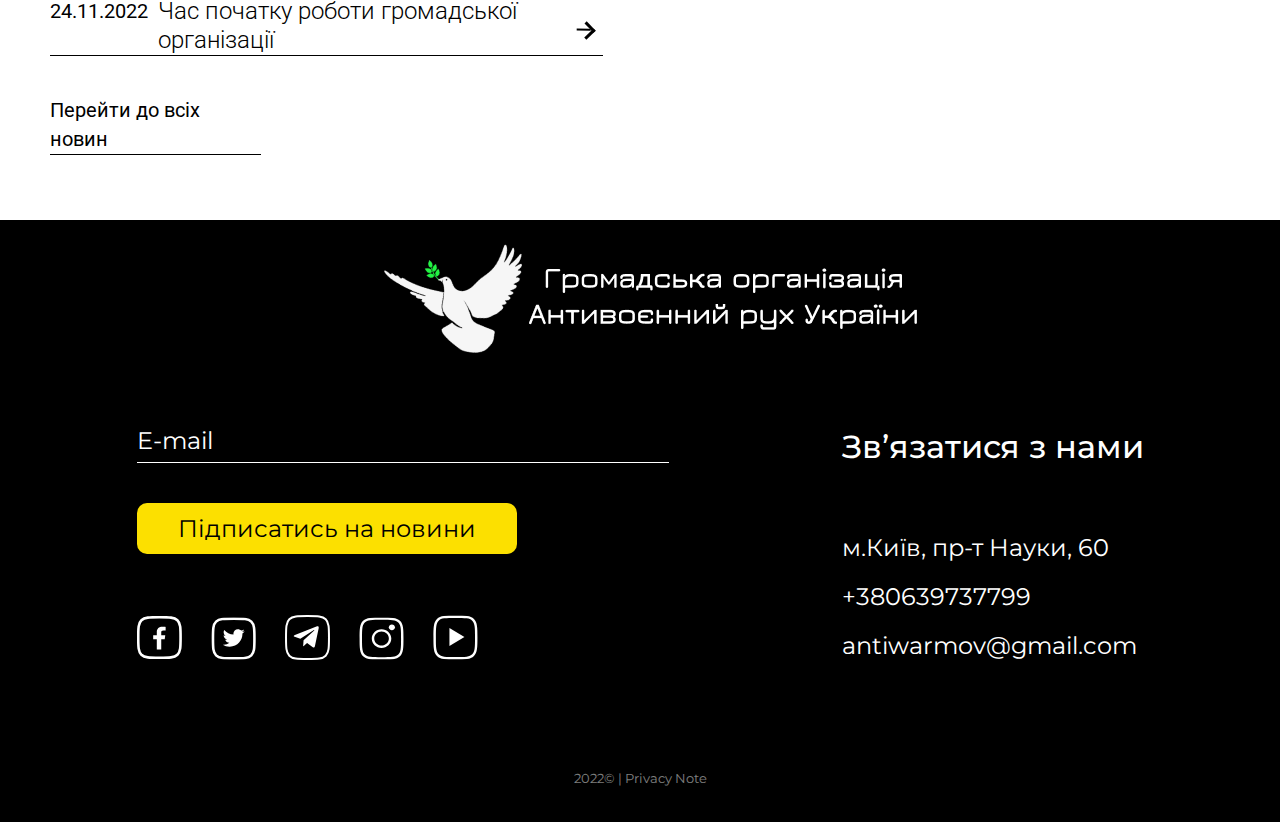
==== commit b01fefed: "add burger" ====
--- a/index.html
+++ b/index.html
@@ -8,23 +8,42 @@
     <title>Anti-War Movement of Ukraine</title>
     <link rel="stylesheet" href="css/owl.carousel.css">
     <link rel="stylesheet" href="css/style.css">
+    <link rel="stylesheet" href="css/menu.css">
+    <link rel="stylesheet" href="css/media.css">
 </head>
 <body>
 <header>
     <div class="container">
         <div class="logo">
-        <img src="images/logo_3.png" alt="logo">
-        </div>
-        <nav>
-            <ul>
-                <li><a href="#">проєкти</a> </li>
-                <li><a href="#">внесок</a> </li>
-                <li><a href="#">контакти</a> </li>
-                <li><a href="#">UA / ENG </a> </li>
-            </ul>
+            <a href="#"><img src="images/logo_3.png" alt="logo"></a>
+        </div>
+        <div class="nav-but-wrap">
+            <div class="menu-icon hover-target">
+                <span class="menu-icon__line menu-icon__line-left"></span>
+                <span class="menu-icon__line"></span>
+                <span class="menu-icon__line menu-icon__line-right"></span>
+            </div>
+        </div>
+        <nav class="nav">
+            <div class="nav__content">
+                <ul class="nav__list">
+                    <li class="nav__list-item"><a href="projects.html" class="hover-target">проєкти</a></li>
+                    <li class="nav__list-item"><a href="#" class="hover-target">внесок</a></li>
+                    <li class="nav__list-item"><a href="#" class="hover-target">контакти</a></li>
+                    <li class="nav__list-item"><a href="#" class="hover-target">UA / ENG</a></li>
+                </ul>
+                <div class="burger_links">
+                    <a href="#" target="_blank"><img src="images/facebook_footer.svg" alt="Facebook"> </a>
+                    <a href="#" target="_blank"><img src="images/twitter_footer.svg" alt="Twitter"> </a>
+                    <a href="#" target="_blank"><img src="images/telegram_footer.svg" alt="Telegram"> </a>
+                    <a href="#" target="_blank"><img src="images/instagram_footer.svg" alt="Instagram"> </a>
+                    <a href="#" target="_blank"><img src="images/youtube_footer.svg" alt="Youtube"> </a>
+                </div>
+            </div>
         </nav>
     </div>
 </header>
+
 <main>
     <section class="main_banner">
         <div class="container">
@@ -58,7 +77,7 @@
     </section>
             <section class="invincibility">
                 <div class="container">
-                <h3>POINT OF INVINCIBILITY</h3>
+                <h3>ПУНКТ НЕЗЛАМНОСТІ</h3>
                 <h4>Місце твоєї безпеки під час тривалого відключення електроенергії чи тепла</h4>
                 <div class="invincibility_image">
                     <img src="images/invincibility.png" alt="POINT OF INVINCIBILITY">
@@ -119,6 +138,7 @@
             <div class="donations_link">
             <a href="#">Показати всі нагальні потреби</a>
             </div>
+
         </div>
     </section>
     <section class="help">
--- a/css/style.css
+++ b/css/style.css
@@ -10,6 +10,11 @@
   margin: auto;
 }
 
+.header_main {
+  background-color: yellow;
+  position: static;
+}
+
 header {
   position: absolute;
   width: 100%;
@@ -21,22 +26,47 @@
 }
 header .container .logo {
   max-width: 553px;
+  position: relative;
+  z-index: 3;
 }
 header .container .logo img {
   width: 100%;
   display: block;
 }
-header .container nav ul {
-  display: flex;
-}
-header .container nav ul li {
+@media screen and (max-width: 767px) {
+  header .container .nav-but-wrap {
+    display: inline-block;
+  }
+}
+header .container .nav ul {
+  display: flex;
+}
+@media screen and (max-width: 975px) {
+  header .container .nav ul {
+    display: block;
+  }
+}
+header .container .nav ul li {
   list-style: none;
   margin-right: 49px;
 }
-header .container nav ul li:last-of-type {
+@media screen and (max-width: 1130px) {
+  header .container .nav ul li {
+    margin-right: 23px;
+  }
+}
+@media screen and (max-width: 975px) {
+  header .container .nav ul li {
+    margin-top: 15px;
+  }
+}
+header .container .nav ul li:last-of-type {
   margin-right: 0;
 }
-header .container nav ul li a {
+header .container .nav ul li .header_link:hover {
+  color: #979797;
+}
+header .container .nav ul li a {
   display: inline-block;
   text-decoration: none;
   font-family: "Montserrat", sans-serif;
@@ -48,8 +78,32 @@
   text-transform: uppercase;
   color: #FFFFFF;
 }
-header .container nav ul li a:hover {
+@media screen and (max-width: 1060px) {
+  header .container .nav ul li a {
+    font-size: 17px;
+  }
+}
+@media screen and (max-width: 975px) {
+  header .container .nav ul li a {
+    font-size: 21px;
+  }
+}
+header .container .nav ul li a:hover {
   color: yellow;
+}
+header .container .nav .burger_links {
+  display: none;
+  margin-bottom: 102px;
+}
+header .container .nav .burger_links a {
+  margin-right: 25px;
+  text-decoration: none;
+}
+header .container .nav .burger_links a:last-of-type {
+  margin-right: 0;
+}
+header .container .nav .burger_links a img:hover {
+  transform: scale(1.2);
 }
 
 .main_banner {
@@ -59,6 +113,13 @@
 }
 .main_banner .container .main_box {
   padding-top: 250px;
+}
+@media screen and (max-width: 1150px) {
+  .main_banner .container .main_box {
+    display: flex;
+    flex-direction: column;
+    align-items: center;
+  }
 }
 .main_banner .container .main_box h2 {
   font-family: "Montserrat", sans-serif;
@@ -70,6 +131,30 @@
   max-width: 540px;
   margin-bottom: 60px;
 }
+@media screen and (max-width: 1150px) {
+  .main_banner .container .main_box h2 {
+    font-size: 25px;
+    margin-bottom: 30px;
+    line-height: 34px;
+  }
+}
+@media screen and (max-width: 975px) {
+  .main_banner .container .main_box h2 {
+    margin-bottom: 24px;
+  }
+}
+@media screen and (max-width: 499px) {
+  .main_banner .container .main_box h2 {
+    font-size: 22px;
+    margin-bottom: 15px;
+  }
+}
+@media screen and (max-width: 350px) {
+  .main_banner .container .main_box h2 {
+    font-size: 20px;
+    margin-bottom: 10px;
+  }
+}
 .main_banner .container .main_box a {
   font-family: "Montserrat", sans-serif;
   font-style: normal;
@@ -85,6 +170,22 @@
   max-width: 299px;
   margin-bottom: 21px;
 }
+@media screen and (max-width: 1150px) {
+  .main_banner .container .main_box a {
+    margin-bottom: 17px;
+  }
+}
+@media screen and (max-width: 975px) {
+  .main_banner .container .main_box a {
+    margin-bottom: 13px;
+  }
+}
+@media screen and (max-width: 499px) {
+  .main_banner .container .main_box a {
+    padding: 8px 40px;
+    margin-bottom: 10px;
+  }
+}
 .main_banner .container .main_box a:hover {
   background-color: royalblue;
   color: yellow;
@@ -100,6 +201,16 @@
   text-align: justify;
   color: #FFFFFF;
 }
+@media screen and (max-width: 1150px) {
+  .main_banner .container .main_box {
+    font-size: 20px;
+  }
+}
+@media screen and (max-width: 350px) {
+  .main_banner .container .main_box {
+    font-size: 18px;
+  }
+}
 
 .power {
   padding: 60px 0;
@@ -108,6 +219,16 @@
   display: flex;
   justify-content: space-between;
   align-items: center;
+}
+@media screen and (max-width: 1080px) {
+  .power .container {
+    flex-direction: column;
+    justify-content: space-between;
+    align-items: center;
+  }
+}
+.power .container .power_box {
+  max-width: 591px;
 }
 .power .container .power_box h1 {
   font-family: "Montserrat", sans-serif;
@@ -119,6 +240,26 @@
   color: #000000;
   max-width: 591px;
   margin-bottom: 15px;
+}
+@media screen and (max-width: 610px) {
+  .power .container .power_box h1 {
+    font-size: 90px;
+  }
+}
+@media screen and (max-width: 482px) {
+  .power .container .power_box h1 {
+    font-size: 80px;
+  }
+}
+@media screen and (max-width: 423px) {
+  .power .container .power_box h1 {
+    font-size: 70px;
+  }
+}
+@media screen and (max-width: 350px) {
+  .power .container .power_box h1 {
+    font-size: 60px;
+  }
 }
 .power .container .power_box h3 {
   font-family: "Montserrat", sans-serif;
@@ -140,6 +281,11 @@
   margin-bottom: 20px;
   max-width: 479px;
 }
+@media screen and (max-width: 500px) {
+  .power .container .power_second_box p {
+    margin-left: 10px;
+  }
+}
 .power .container .power_second_box a {
   text-decoration: none;
   background: #FCE000;
@@ -153,6 +299,11 @@
   text-align: justify;
   color: #000000;
 }
+@media screen and (max-width: 500px) {
+  .power .container .power_second_box a {
+    margin-left: 10px;
+  }
+}
 .power .container .power_second_box a:hover {
   background-color: royalblue;
   color: yellow;
@@ -161,6 +312,11 @@
 .description {
   background-color: #FCE000;
   padding: 46px 0 31px;
+}
+@media screen and (max-width: 1190px) {
+  .description {
+    padding: 46px 10px 31px;
+  }
 }
 .description .description_info p {
   font-family: "Roboto", sans-serif;
@@ -188,6 +344,12 @@
   justify-content: center;
   align-items: center;
 }
+@media screen and (max-width: 1100px) {
+  .invincibility .container {
+    margin-left: 10px;
+    margin-right: 10px;
+  }
+}
 .invincibility .container h3 {
   font-family: "Montserrat", sans-serif;
   font-style: normal;
@@ -201,6 +363,16 @@
   color: #000000;
   max-width: 580px;
   margin-bottom: 20px;
+}
+@media screen and (max-width: 485px) {
+  .invincibility .container h3 {
+    font-size: 38px;
+  }
+}
+@media screen and (max-width: 390px) {
+  .invincibility .container h3 {
+    font-size: 30px;
+  }
 }
 .invincibility .container h4 {
   font-family: "Montserrat", sans-serif;
@@ -235,10 +407,6 @@
   align-items: center;
   text-align: justify;
   color: #000000;
-}
-.invincibility .container .invincibility_link {
-  margin-left: 100px;
-  align-self: flex-start;
 }
 .invincibility .container .invincibility_link a {
   text-decoration: none;
@@ -268,10 +436,21 @@
   border-radius: 20px;
   padding: 40px 0;
 }
+@media screen and (max-width: 1200px) {
+  .find_us .container {
+    margin: 0 10px;
+  }
+}
 .find_us .container .find_us_form {
   margin-bottom: 44px;
   display: flex;
   justify-content: space-around;
+}
+@media screen and (max-width: 857px) {
+  .find_us .container .find_us_form {
+    flex-direction: column;
+    align-items: center;
+  }
 }
 .find_us .container .find_us_form ::placeholder {
   font-family: "Montserrat", sans-serif;
@@ -290,6 +469,17 @@
   border-bottom: 1px solid #000000;
   padding: 10px 0;
 }
+@media screen and (max-width: 857px) {
+  .find_us .container .find_us_form input {
+    margin-bottom: 20px;
+    width: 380px;
+  }
+}
+@media screen and (max-width: 420px) {
+  .find_us .container .find_us_form input {
+    width: 290px;
+  }
+}
 .find_us .container .find_us_form button {
   padding: 11px 41px;
   background: #FCE000;
@@ -303,6 +493,15 @@
   text-align: justify;
   color: #000000;
   cursor: pointer;
+  max-width: 380px;
+}
+@media screen and (max-width: 420px) {
+  .find_us .container .find_us_form button {
+    max-width: 290px;
+    padding: 11px 21px;
+    font-size: 18px;
+    line-height: 25px;
+  }
 }
 .find_us .container .find_us_form button:hover {
   background-color: royalblue;
@@ -314,6 +513,11 @@
 }
 .find_us .container .find_us_links a {
   margin-right: 80px;
+}
+@media screen and (max-width: 420px) {
+  .find_us .container .find_us_links a {
+    margin-right: 40px;
+  }
 }
 .find_us .container .find_us_links a:last-of-type {
   margin-right: 0;
@@ -323,6 +527,11 @@
   margin-top: 60px;
   padding: 59px 0;
   background-color: #FCE000;
+}
+@media screen and (max-width: 1190px) {
+  .graceful {
+    padding: 59px 10px;
+  }
 }
 .graceful p {
   font-family: "Montserrat", sans-serif;
@@ -347,6 +556,11 @@
   letter-spacing: 0.21em;
   color: #000000;
 }
+@media screen and (max-width: 1078px) {
+  .last_news .container h3 {
+    margin-left: 10px;
+  }
+}
 .last_news .container .last_news_box {
   display: flex;
   flex-wrap: wrap;
@@ -357,6 +571,18 @@
   border-bottom: 1px solid #000000;
   display: flex;
   justify-content: center;
+}
+@media screen and (max-width: 1078px) {
+  .last_news .container .last_news_box .last_news_items {
+    margin-top: 20px;
+    margin-left: 10px;
+  }
+}
+@media screen and (max-width: 1078px) {
+  .last_news .container .last_news_box .last_news_items:nth-child(2) .arrow {
+    top: 9px;
+    right: -8px;
+  }
 }
 .last_news .container .last_news_box .last_news_items:last-of-type {
   margin-top: 20px;
@@ -382,6 +608,16 @@
   transform: rotate(46deg);
   border-right: 3px solid;
 }
+@media screen and (max-width: 1078px) {
+  .last_news .container .last_news_box .last_news_items .arrow {
+    top: 24px;
+  }
+}
+@media screen and (max-width: 550px) {
+  .last_news .container .last_news_box .last_news_items .arrow {
+    display: none;
+  }
+}
 .last_news .container .last_news_box .last_news_items .arrow:after {
   content: "";
   display: inline-block;
@@ -409,6 +645,11 @@
   max-width: 211px;
   border-bottom: 1px solid #000000;
 }
+@media screen and (max-width: 1078px) {
+  .last_news .last_news_link {
+    margin-left: 10px;
+  }
+}
 .last_news .last_news_link a {
   text-decoration: none;
   font-family: "Roboto", sans-serif;
@@ -491,6 +732,9 @@
 footer .container .footer_box .box_items .footer_links a:last-of-type {
   margin-right: 0;
 }
+footer .container .footer_box .box_items .footer_links a img:hover {
+  transform: scale(1.2);
+}
 footer .container .footer_box .list li {
   margin-bottom: 10px;
   font-family: "Montserrat", sans-serif;
@@ -536,7 +780,15 @@
 .donations .container .donations_box {
   display: flex;
   justify-content: space-between;
+  flex-wrap: wrap;
   margin-bottom: 80px;
+}
+.donations .container .donations_box .owl-stage {
+  display: flex;
+  justify-content: space-around;
+}
+.donations .container .donations_box .owl-stage .owl-item {
+  max-width: 290px;
 }
 .donations .container .donations_box .donations_item {
   padding: 19px 13px;
@@ -596,6 +848,11 @@
   background: #FCE000;
   padding: 59px 0 53px;
 }
+@media screen and (max-width: 1190px) {
+  .help {
+    padding: 59px 10px 53px;
+  }
+}
 .help p {
   font-family: "Montserrat", sans-serif;
   font-style: normal;
@@ -605,4 +862,49 @@
   color: #000000;
 }
 
+.project {
+  padding-top: 99px;
+  padding-bottom: 80px;
+}
+.project .container .project_box {
+  display: flex;
+  justify-content: space-between;
+  flex-wrap: wrap;
+  margin-bottom: 80px;
+}
+.project .container .project_box .project_item {
+  padding: 19px 13px;
+  background: #FFFFFF;
+  box-shadow: 0 89px 36px rgba(0, 0, 0, 0.01), 0 50px 30px rgba(0, 0, 0, 0.05), 0 22px 22px rgba(0, 0, 0, 0.09), 0 6px 12px rgba(0, 0, 0, 0.1), 0 0 0 rgba(0, 0, 0, 0.1);
+  border-radius: 20px;
+}
+.project .container .project_box .project_item:last-of-type {
+  margin-top: 20px;
+}
+.project .container .project_box .project_item .project_image {
+  max-width: 254px;
+  margin-bottom: 18px;
+}
+.project .container .project_box .project_item .project_image img {
+  width: 100%;
+  display: block;
+}
+.project .container .project_box .project_item h4 {
+  font-family: "Montserrat", sans-serif;
+  font-style: normal;
+  font-weight: 500;
+  font-size: 24px;
+  line-height: 39px;
+  color: #000000;
+}
+.project .container .project_box .project_item a {
+  font-family: "Roboto", sans-serif;
+  text-decoration: none;
+  font-style: normal;
+  font-weight: 300;
+  font-size: 20px;
+  line-height: 29px;
+  color: #000000;
+}
+
 /*# sourceMappingURL=style.css.map */
--- a/css/menu.css
+++ b/css/menu.css
@@ -0,0 +1,353 @@
+body{
+    overflow-x: hidden;
+    -webkit-transition: all 300ms linear;
+    transition: all 300ms linear;
+}
+
+
+/* #Navigation
+================================================== */
+
+.cd-header{
+    position: fixed;
+    width:100%;
+    top:0;
+    left:0;
+    z-index:100;
+}
+.header-wrapper{
+    position: relative;
+    width: calc(100% - 100px);
+    margin-left: 50px;
+}
+.logo-wrap {
+    position: absolute;
+    display:block;
+    left:0;
+    top: 40px;
+    cursor: pointer;
+}
+.logo-wrap a {
+    cursor: pointer;
+    font-family: 'Montserrat', sans-serif;
+    font-weight: 900;
+    font-size: 20px;
+    line-height: 20px;
+    text-transform: uppercase;
+    letter-spacing: 2px;
+    color: #fff;
+    transition : all 0.3s ease-out;
+}
+.logo-wrap a span{
+    color: #8167a9;
+}
+.logo-wrap a:hover {
+    opacity: 0.9;
+}
+.nav-but-wrap{
+    position: relative;
+    display: none;
+    float: right;
+    transition : all 0.3s ease-out;
+    z-index: 3;
+}
+.menu-icon {
+    height: 30px;
+    width: 30px;
+    position: relative;
+    z-index: 2;
+    cursor: pointer;
+    display: block;
+}
+.menu-icon__line {
+    height: 2px;
+    width: 30px;
+    display: block;
+    background-color: #fff;
+    margin-bottom: 7px;
+    cursor: pointer;
+    -webkit-transition: background-color .5s ease, -webkit-transform .2s ease;
+    transition: background-color .5s ease, -webkit-transform .2s ease;
+    transition: transform .2s ease, background-color .5s ease;
+    transition: transform .2s ease, background-color .5s ease, -webkit-transform .2s ease;
+}
+.menu-icon__line-left {
+    width: 16.5px;
+    -webkit-transition: all 200ms linear;
+    transition: all 200ms linear;
+}
+.menu-icon__line-right {
+    width: 16.5px;
+    float: right;
+    -webkit-transition: all 200ms linear;
+    -moz-transition: all 200ms linear;
+    -o-transition: all 200ms linear;
+    -ms-transition: all 200ms linear;
+    transition: all 200ms linear;
+}
+.menu-icon:hover .menu-icon__line-left,
+.menu-icon:hover .menu-icon__line-right {
+    width: 30px;
+}
+
+body.nav-active .nav__content {
+    visibility: visible;
+}
+body.nav-active .menu-icon__line {
+    background-color: #fff;
+    -webkit-transform: translate(0px, 0px) rotate(-45deg);
+    transform: translate(0px, 0px) rotate(-45deg);
+}
+body.nav-active .menu-icon__line-left {
+    width: 15px;
+    -webkit-transform: translate(2px, 4px) rotate(45deg);
+    transform: translate(2px, 4px) rotate(45deg);
+}
+body.nav-active .menu-icon__line-right {
+    width: 15px;
+    float: right;
+    -webkit-transform: translate(-3px, -3.5px) rotate(45deg);
+    transform: translate(-3px, -3.5px) rotate(45deg);
+}
+body.nav-active .menu-icon:hover .menu-icon__line-left,
+body.nav-active .menu-icon:hover .menu-icon__line-right {
+    width: 15px;
+}
+body.nav-active .nav {
+    visibility: visible;
+}
+body.nav-active .nav:before, body.nav-active .nav:after {
+    -webkit-transform: translateX(0%) translateY(0%);
+    transform: translateX(0%) translateY(0%);
+    border-radius: 0;
+}
+body.nav-active .nav:after {
+    -webkit-transition-delay: .1s;
+    transition-delay: .1s;
+}
+body.nav-active .nav:before {
+    -webkit-transition-delay: 0s;
+    transition-delay: 0s;
+}
+body.nav-active .nav__list-item {
+    opacity: 1;
+    -webkit-transform: translateX(0%);
+    transform: translateX(0%);
+    -webkit-transition: opacity .3s ease, color .3s ease, -webkit-transform .3s ease;
+    transition: opacity .3s ease, color .3s ease, -webkit-transform .3s ease;
+    transition: opacity .3s ease, transform .3s ease, color .3s ease;
+    transition: opacity .3s ease, transform .3s ease, color .3s ease, -webkit-transform .3s ease;
+}
+body.nav-active .nav__list-item:nth-child(0) {
+    -webkit-transition-delay: 0.7s;
+    transition-delay: 0.7s;
+}
+body.nav-active .nav__list-item:nth-child(1) {
+    -webkit-transition-delay: 0.8s;
+    transition-delay: 0.8s;
+}
+body.nav-active .nav__list-item:nth-child(2) {
+    -webkit-transition-delay: 0.9s;
+    transition-delay: 0.9s;
+}
+body.nav-active .nav__list-item:nth-child(3) {
+    -webkit-transition-delay: 1s;
+    transition-delay: 1s;
+}
+body.nav-active .nav__list-item:nth-child(4) {
+    -webkit-transition-delay: 1.1s;
+    transition-delay: 1.1s;
+}
+body.nav-active .nav__list-item:nth-child(5) {
+    -webkit-transition-delay: 1.2s;
+    transition-delay: 1.2s;
+}
+body.nav-active .nav__list-item:nth-child(6) {
+    -webkit-transition-delay: 1.3s;
+    transition-delay: 1.3s;
+}
+body.nav-active .nav__list-item:nth-child(7) {
+    -webkit-transition-delay: 1.4s;
+    transition-delay: 1.4s;
+}
+body.nav-active .nav__list-item:nth-child(8) {
+    -webkit-transition-delay: 1.5s;
+    transition-delay: 1.5s;
+}
+body.nav-active .nav__list-item:nth-child(9) {
+    -webkit-transition-delay: 1.6s;
+    transition-delay: 1.6s;
+}
+body.nav-active .nav__list-item:nth-child(10) {
+    -webkit-transition-delay: 1.7s;
+    transition-delay: 1.7s;
+}
+
+.switch-wrap {
+    position: absolute;
+    top: 50%;
+    left: 0;
+    z-index: 10;
+    transform: translateY(-50%);
+    width: 100%;
+    -webkit-transition: all 500ms linear;
+    transition: all 500ms linear;
+    margin: 0 auto;
+    text-align: center;
+}
+.switch-wrap h1 {
+    font-weight: 900;
+    font-size: 46px;
+    line-height: 1;
+    color: #fff;
+    text-align: center;
+    text-transform: uppercase;
+    margin-bottom: 40px;
+    -webkit-transition: all 300ms linear;
+    transition: all 300ms linear;
+}
+@media screen and (max-width: 580px){
+    .switch-wrap h1 {
+        font-size: 32px;
+    }
+}
+.switch-wrap p {
+    font-weight: 600;
+    font-size: 14px;
+    letter-spacing: 1px;
+    line-height: 1;
+    color: #8167a9;
+    text-align: center;
+    margin-top: 15px;
+}
+.switch-wrap p span {
+    position: relative;
+}
+.switch-wrap p span:before {
+    position: absolute;
+    content: '';
+    width: 100%;
+    height: 2px;
+    background-color: #fff;
+    left: 0;
+    bottom: -4px;
+    -webkit-transition: all 300ms linear;
+    transition: all 300ms linear;
+}
+.switch-wrap p span:nth-child(2):before {
+    opacity: 0;
+}
+#switch,
+#circle {
+    cursor: pointer;
+    -webkit-transition: all 300ms linear;
+    transition: all 300ms linear;
+}
+#switch {
+    width: 60px;
+    height: 8px;
+    margin: 0 auto;
+    text-align: center;
+    border: 2px solid #000;
+    border-radius: 27px;
+    background: #8167a9;
+    position: relative;
+    display: inline-block;
+}
+#circle {
+    position: absolute;
+    top: -11px;
+    left: -13px;
+    width: 26px;
+    height: 26px;
+    border-radius: 50%;
+    box-shadow: 0 4px 4px rgba(26,53,71,0.25), 0 0 0 1px rgba(26,53,71,0.07);
+    background: #fff;
+}
+.switched {
+    border-color: #8167a9 !important;
+    background: #000 !important;
+}
+.switched #circle {
+    left: 43px;
+    background: #000;
+}
+
+/* #Light
+================================================== */
+
+body.light{
+    background-color: #fff;
+}
+body.light .cursor,
+body.light .cursor2,
+body.light .cursor3{
+    mix-blend-mode: normal;
+}
+body.light .cursor2{
+    border: 2px solid #1f2029;
+    box-shadow: 0 0 4px rgba(0, 0, 0, 0.1);
+}
+body.light .cursor2.hover{
+    background: rgba(0,0,0,0.06);
+    box-shadow: 0 0 2px rgba(0, 0, 0, 0.1);
+    border-color: transparent;
+}
+body.light .logo-wrap a {
+    color: #1f2029;
+}
+body.light .menu-icon__line {
+    background-color: #1f2029;
+}
+body.light .nav:before {
+    background: rgba(235, 235, 235,0.6);
+}
+body.light .nav:after {
+    background: rgba(250,250,250,1);
+}
+body.light .nav__list-item a{
+    color: rgba(0,0,0,0.6);
+}
+body.light .nav__list-item a:hover{
+    color: #1f2029;
+}
+body.light .nav__list-item.active-nav a{
+    color: #1f2029;
+}
+body.light .switch-wrap h1 {
+    color: #000;
+}
+body.light .switch-wrap p span:nth-child(2):before {
+    opacity: 1;
+    background-color: #000;
+}
+body.light .switch-wrap p span:nth-child(1):before {
+    opacity: 0;
+}
+
+/* #Link to page
+================================================== */
+
+.link-to-portfolio {
+    position: fixed;
+    bottom: 40px;
+    right: 50px;
+    z-index: 200;
+    cursor: pointer;
+    width: 50px;
+    height: 50px;
+    text-align: center;
+    border-radius: 3px;
+    background-position: center center;
+    background-size: 65%;
+    background-repeat: no-repeat;
+    background-image: url('https://assets.codepen.io/1462889/fcy.png');
+    box-shadow: 0 0 0 2px rgba(255,255,255,.1);
+    transition: opacity .2s, border-radius .2s, box-shadow .2s;
+    transition-timing-function: ease-out;
+}
+.link-to-portfolio:hover {
+    opacity: 0.8;
+    border-radius: 50%;
+    box-shadow: 0 0 0 20px rgba(255,255,255,.1);
+}--- a/css/media.css
+++ b/css/media.css
@@ -0,0 +1,111 @@
+@media only screen and (max-width: 767px) {
+    .nav {
+        position: fixed;
+        z-index: 2;
+        left: 0;
+        top: 0;
+    }
+    .nav:before, .nav:after {
+        content: "";
+        position: fixed;
+        width: 100vw;
+        height: 100vh;
+        background: rgba(20, 21, 26,0.6);
+        border-bottom-left-radius: 200%;
+        z-index: -1;
+        -webkit-transition: -webkit-transform cubic-bezier(0.77, 0, 0.175, 1) 0.6s, border-radius linear 0.8s;
+        transition: -webkit-transform cubic-bezier(0.77, 0, 0.175, 1) 0.6s, border-radius linear 0.8s;
+        transition: transform cubic-bezier(0.77, 0, 0.175, 1) 0.6s, border-radius linear 0.8s;
+        transition: transform cubic-bezier(0.77, 0, 0.175, 1) 0.6s, -webkit-transform cubic-bezier(0.77, 0, 0.175, 1) 0.6s, border-radius linear 0.8s;
+        -webkit-transform: translateX(100%) translateY(-100%);
+        transform: translateX(100%) translateY(-100%);
+    }
+    .nav:after {
+        background: rgba(9,9,12,1);
+        -webkit-transition-delay: 0s;
+        transition-delay: 0s;
+    }
+    .nav:before {
+        -webkit-transition-delay: .2s;
+        transition-delay: .2s;
+    }
+    .nav__content {
+        position: fixed;
+        visibility: hidden;
+        top: 50%;
+        margin-top: 20px;
+        -webkit-transform: translate(0%, -50%);
+        transform: translate(0%, -50%);
+        width: 100%;
+        text-align: center;
+    }
+    .nav__list {
+        position: relative;
+        padding: 0;
+        margin: 0;
+        z-index: 2;
+    }
+    .nav__list-item {
+        position: relative;
+        display: block;
+        -webkit-transition-delay: 0.8s;
+        transition-delay: 0.8s;
+        opacity: 0;
+        text-align: center;
+        overflow: hidden;
+        -webkit-transform: translate(100px, 0%);
+        transform: translate(100px, 0%);
+        -webkit-transition: opacity .2s ease, -webkit-transform .3s ease;
+        transition: opacity .2s ease, -webkit-transform .3s ease;
+        transition: opacity .2s ease, transform .3s ease;
+        transition: opacity .2s ease, transform .3s ease, -webkit-transform .3s ease;
+        margin-top: 0;
+        margin-bottom: 0;
+    }
+    .nav__list-item a{
+        position: relative;
+        text-decoration: none;
+        overflow: hidden;
+        cursor: pointer;
+        z-index: 2;
+        display: inline-block;
+        text-transform: uppercase;
+        -webkit-transition: all 200ms linear;
+        transition: all 200ms linear;
+    }
+
+    .nav__list-item a:hover:after{
+        height: 4px;
+        opacity: 1;
+        left: 0;
+        width: 100%;
+    }
+    .nav__list-item a:hover{
+        color: rgba(255,255,255,1);
+    }
+    .nav__list-item.active-nav a{
+        color: rgba(255,255,255,1);
+    }
+    .nav__list-item.active-nav a:after{
+        height: 4px;
+        opacity: 1;
+        left: 0;
+        width: 100%;
+    }
+    header .container .nav ul{
+        display: block;
+    }
+    header .container .nav ul li{
+        margin: 15px 0;
+    }
+    header .container .nav .burger_links{
+        display: inline-block;
+        transition-delay: 0.5s;
+    }
+
+}
+@media only screen and (max-width: 341px){
+    header .container .nav .burger_links a{
+        margin-right: 19px;
+    }
+}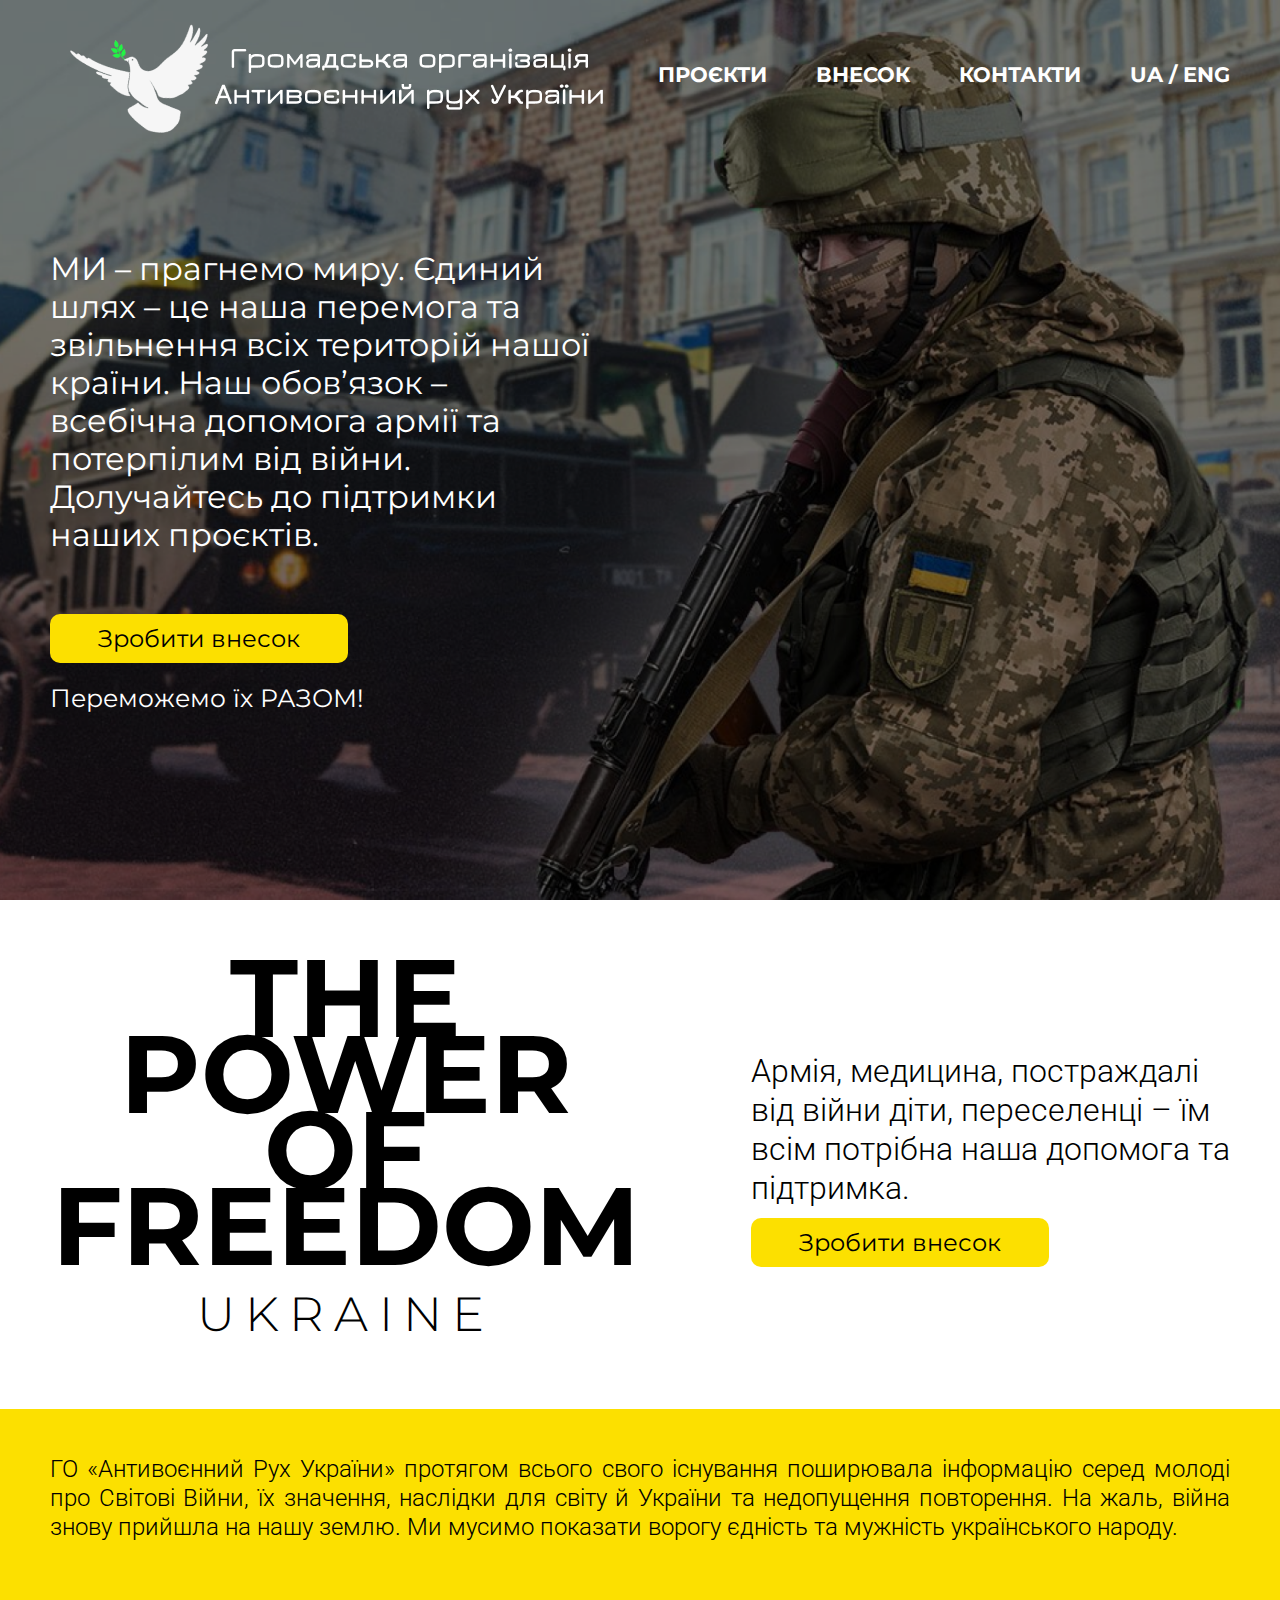
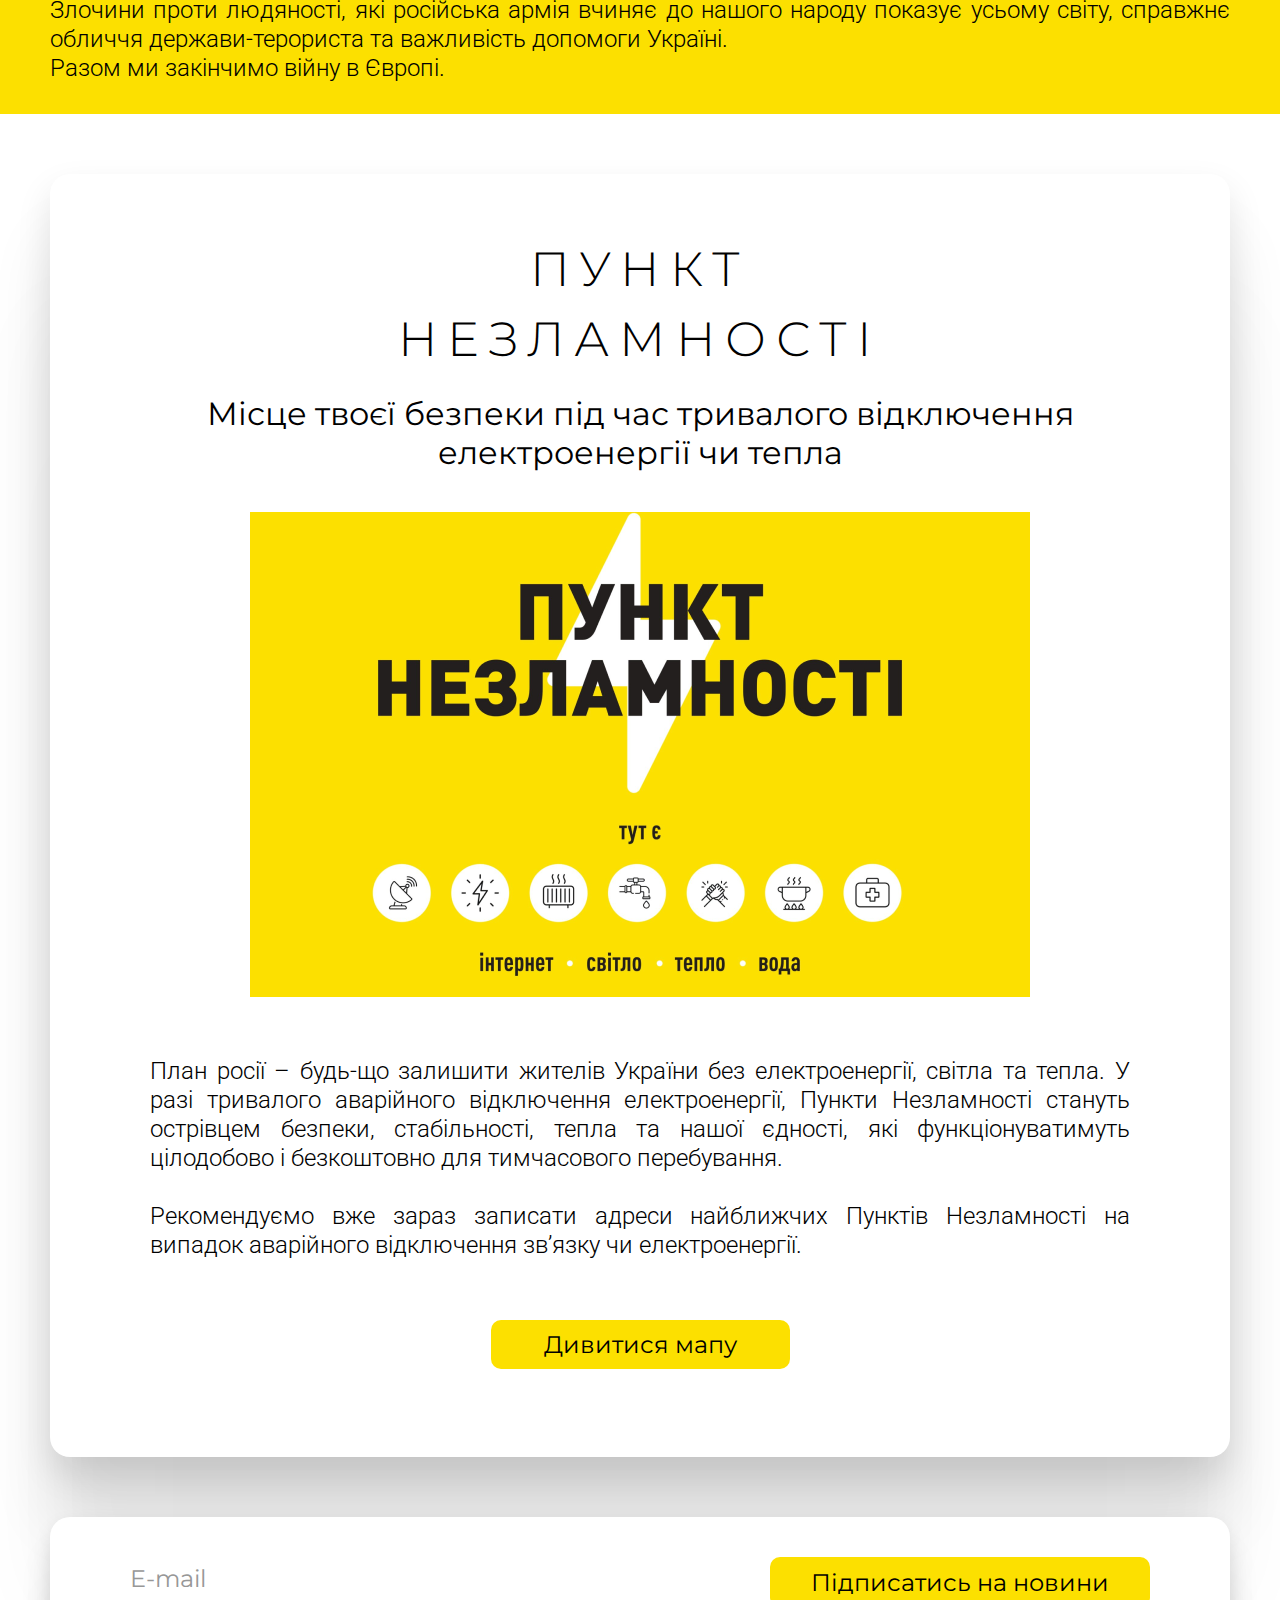
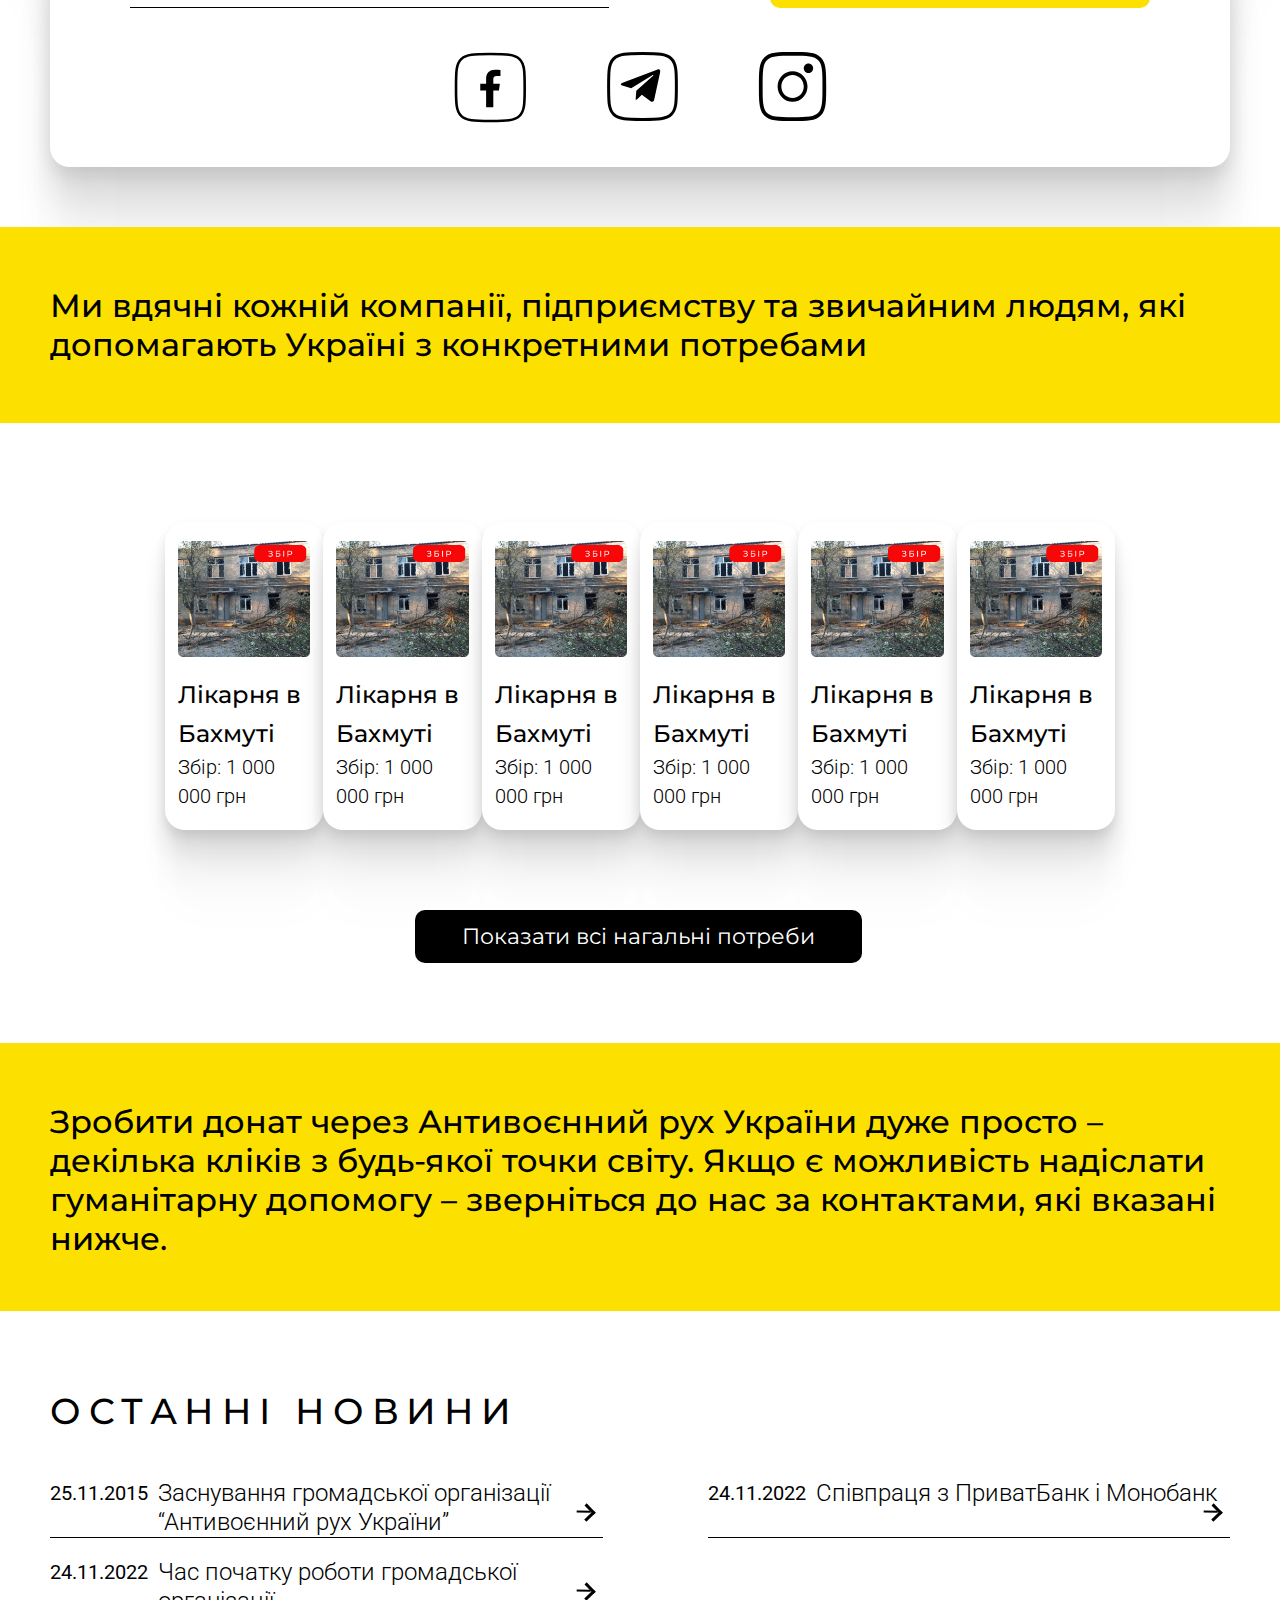
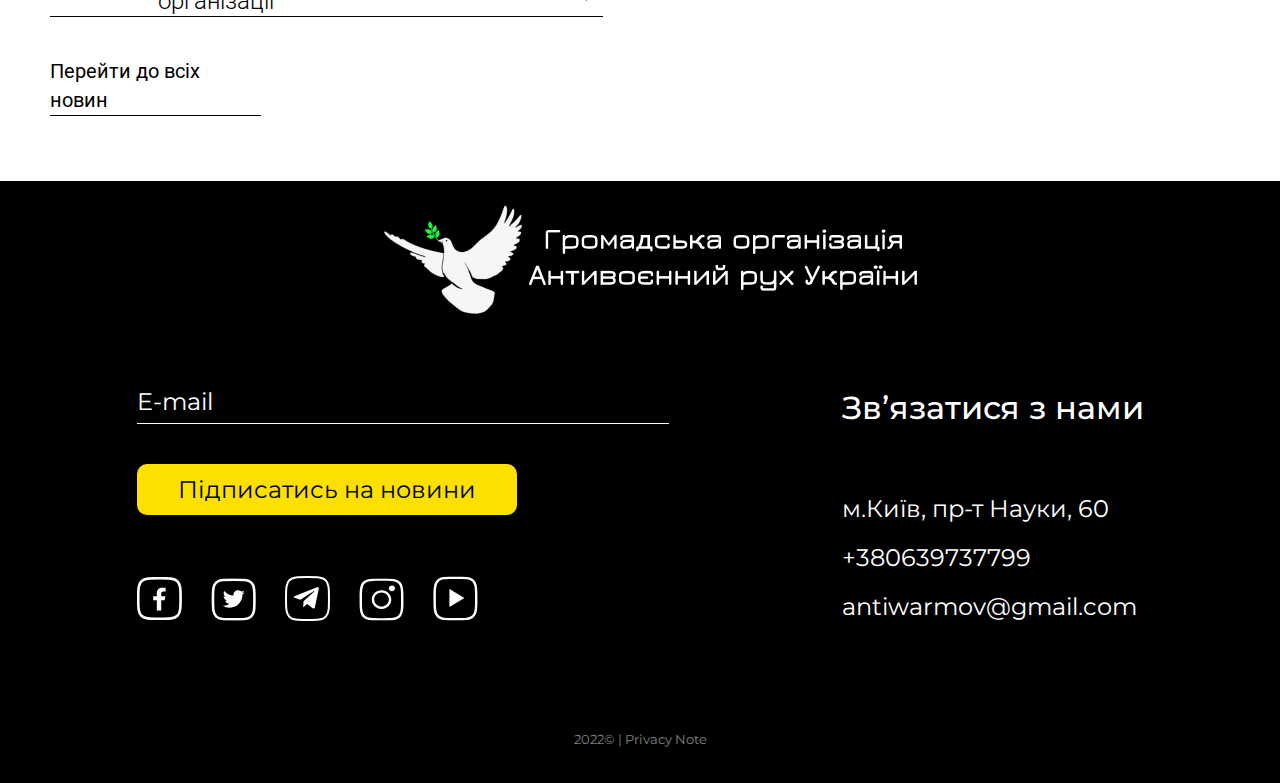
==== commit fb76c11d: "add burger" ====
--- a/index.html
+++ b/index.html
@@ -8,8 +8,9 @@
     <title>Anti-War Movement of Ukraine</title>
     <link rel="stylesheet" href="css/owl.carousel.css">
     <link rel="stylesheet" href="css/style.css">
+    <link rel="stylesheet" href="css/media.css">
     <link rel="stylesheet" href="css/menu.css">
-    <link rel="stylesheet" href="css/media.css">
+
 </head>
 <body>
 <header>
@@ -27,10 +28,10 @@
         <nav class="nav">
             <div class="nav__content">
                 <ul class="nav__list">
-                    <li class="nav__list-item"><a href="projects.html" class="hover-target">проєкти</a></li>
-                    <li class="nav__list-item"><a href="#" class="hover-target">внесок</a></li>
-                    <li class="nav__list-item"><a href="#" class="hover-target">контакти</a></li>
-                    <li class="nav__list-item"><a href="#" class="hover-target">UA / ENG</a></li>
+                    <li class="nav__list-item"><a href="projects.html">проєкти</a></li>
+                    <li class="nav__list-item"><a href="#">внесок</a></li>
+                    <li class="nav__list-item"><a href="#">контакти</a></li>
+                    <li class="nav__list-item"><a href="#">UA / ENG</a></li>
                 </ul>
                 <div class="burger_links">
                     <a href="#" target="_blank"><img src="images/facebook_footer.svg" alt="Facebook"> </a>
@@ -116,6 +117,27 @@
                 <div class="donations_item">
                     <div class="donations_image">
                     <img src="images/hospital.jpg" alt="Hospital">
+                    </div>
+                    <h4>Лікарня в Бахмуті</h4>
+                    <a href="#">Збір: 1 000 000 грн  </a>
+                </div>
+                <div class="donations_item">
+                    <div class="donations_image">
+                        <img src="images/hospital.jpg" alt="Hospital">
+                    </div>
+                    <h4>Лікарня в Бахмуті</h4>
+                    <a href="#">Збір: 1 000 000 грн  </a>
+                </div>
+                <div class="donations_item">
+                    <div class="donations_image">
+                        <img src="images/hospital.jpg" alt="Hospital">
+                    </div>
+                    <h4>Лікарня в Бахмуті</h4>
+                    <a href="#">Збір: 1 000 000 грн  </a>
+                </div>
+                <div class="donations_item">
+                    <div class="donations_image">
+                        <img src="images/hospital.jpg" alt="Hospital">
                     </div>
                     <h4>Лікарня в Бахмуті</h4>
                     <a href="#">Збір: 1 000 000 грн  </a>
--- a/css/style.css
+++ b/css/style.css
@@ -678,9 +678,20 @@
   display: flex;
   justify-content: space-around;
 }
+@media screen and (max-width: 845px) {
+  footer .container .footer_box {
+    flex-direction: column;
+    align-items: center;
+  }
+}
 footer .container .footer_box .box_items .items_form {
   display: flex;
   flex-direction: column;
+}
+@media screen and (max-width: 390px) {
+  footer .container .footer_box .box_items .items_form {
+    display: none;
+  }
 }
 footer .container .footer_box .box_items .items_form ::placeholder {
   font-family: "Montserrat", sans-serif;
@@ -702,6 +713,11 @@
   margin-bottom: 40px;
   color: white;
 }
+@media screen and (max-width: 845px) {
+  footer .container .footer_box .box_items .items_form input {
+    width: 350px;
+  }
+}
 footer .container .footer_box .box_items .items_form button {
   padding: 11px 41px;
   max-width: 380px;
@@ -718,6 +734,12 @@
   cursor: pointer;
   margin-bottom: 61px;
 }
+@media screen and (max-width: 845px) {
+  footer .container .footer_box .box_items .items_form button {
+    width: 350px;
+    padding: 7px 20px;
+  }
+}
 footer .container .footer_box .box_items .items_form button:hover {
   background-color: royalblue;
   color: yellow;
@@ -728,6 +750,11 @@
 footer .container .footer_box .box_items .footer_links a {
   margin-right: 25px;
   text-decoration: none;
+}
+@media screen and (max-width: 391px) {
+  footer .container .footer_box .box_items .footer_links a {
+    margin-right: 18px;
+  }
 }
 footer .container .footer_box .box_items .footer_links a:last-of-type {
   margin-right: 0;
@@ -780,15 +807,7 @@
 .donations .container .donations_box {
   display: flex;
   justify-content: space-between;
-  flex-wrap: wrap;
   margin-bottom: 80px;
-}
-.donations .container .donations_box .owl-stage {
-  display: flex;
-  justify-content: space-around;
-}
-.donations .container .donations_box .owl-stage .owl-item {
-  max-width: 290px;
 }
 .donations .container .donations_box .donations_item {
   padding: 19px 13px;
--- a/css/media.css
+++ b/css/media.css
@@ -102,6 +102,20 @@
         display: inline-block;
         transition-delay: 0.5s;
     }
+    .nav ul .header_link :hover{
+        color: #979797;
+    }
+    .header_main .container .nav ul{
+        display: block;
+    }
+    .header_main .container .nav ul li{
+        margin: 15px 0;
+    }
+    .header_main .container .nav .burger_links{
+        display: inline-block;
+        transition-delay: 0.5s;
+    }
+
 
 }
 @media only screen and (max-width: 341px){
--- a/css/menu.css
+++ b/css/menu.css
@@ -272,7 +272,9 @@
     left: 43px;
     background: #000;
 }
-
+.header_link :hover{
+     color: #979797;
+ }
 /* #Light
 ================================================== */
 
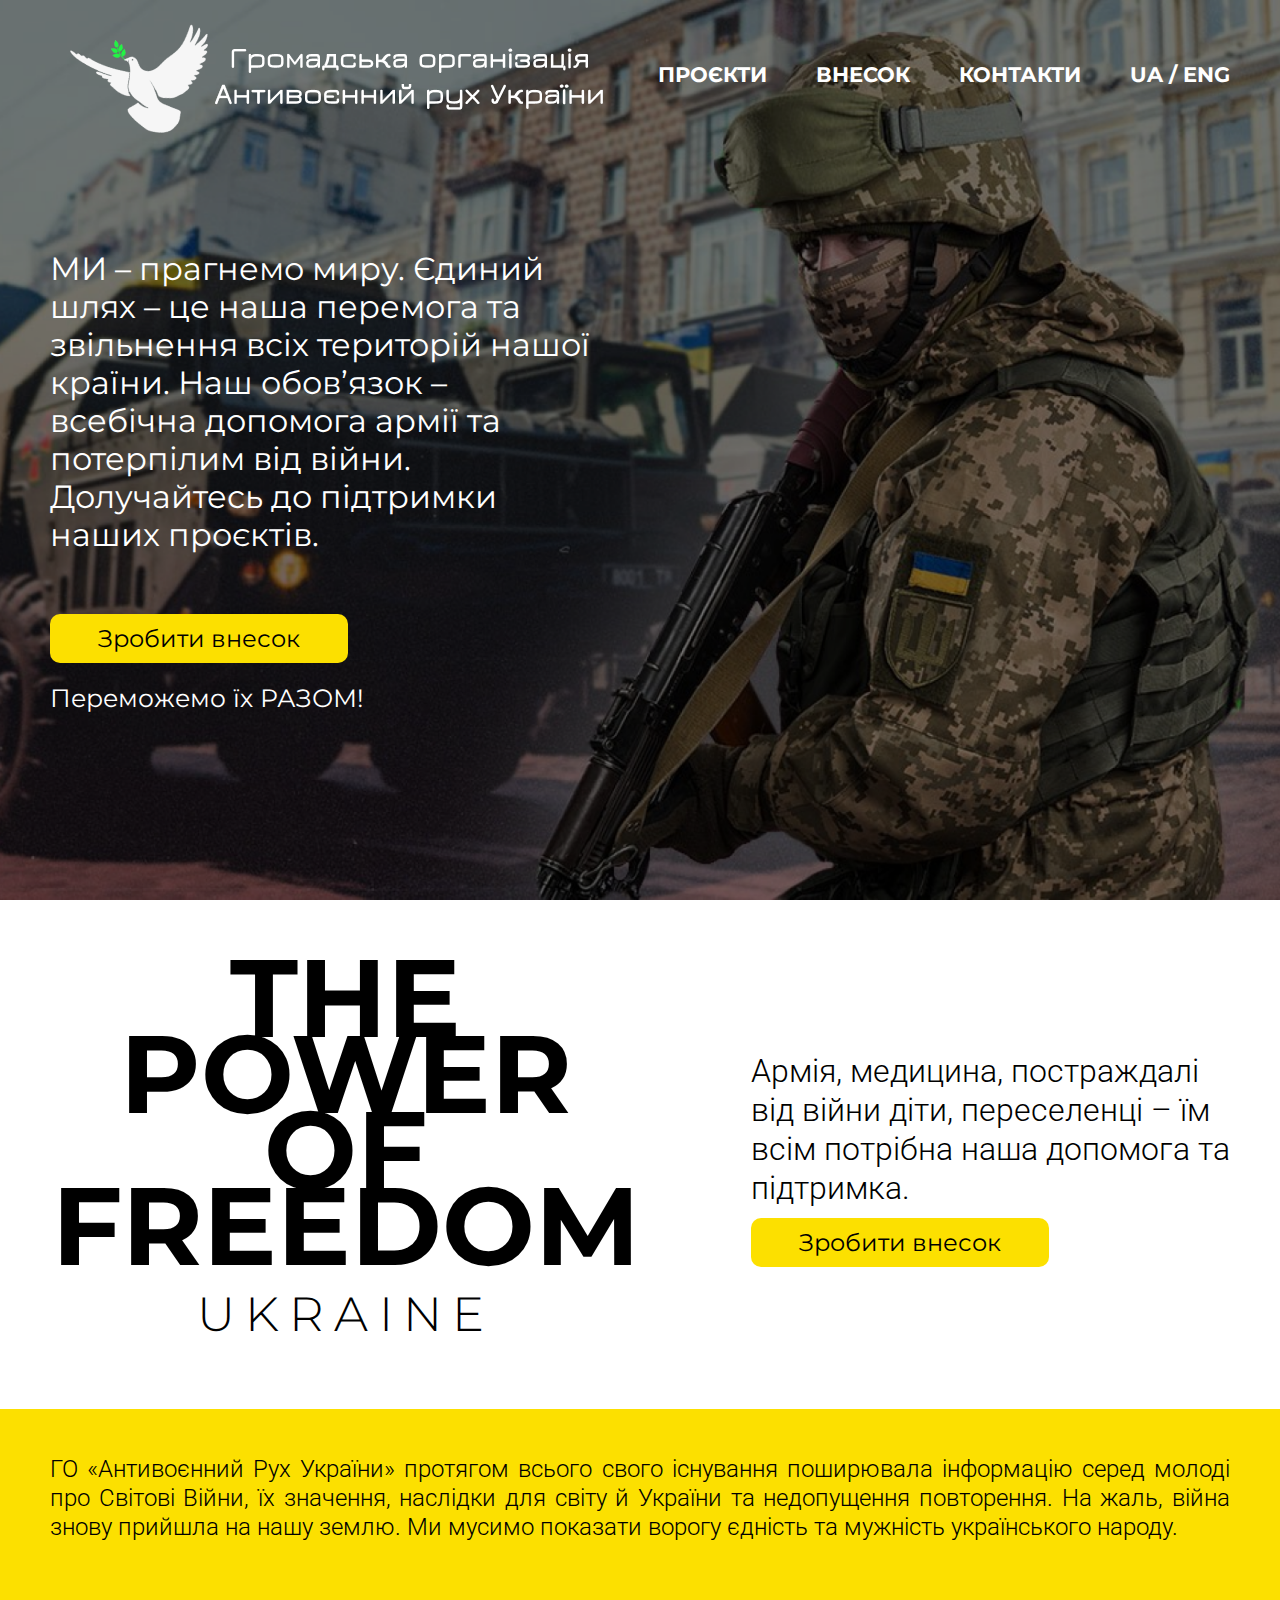
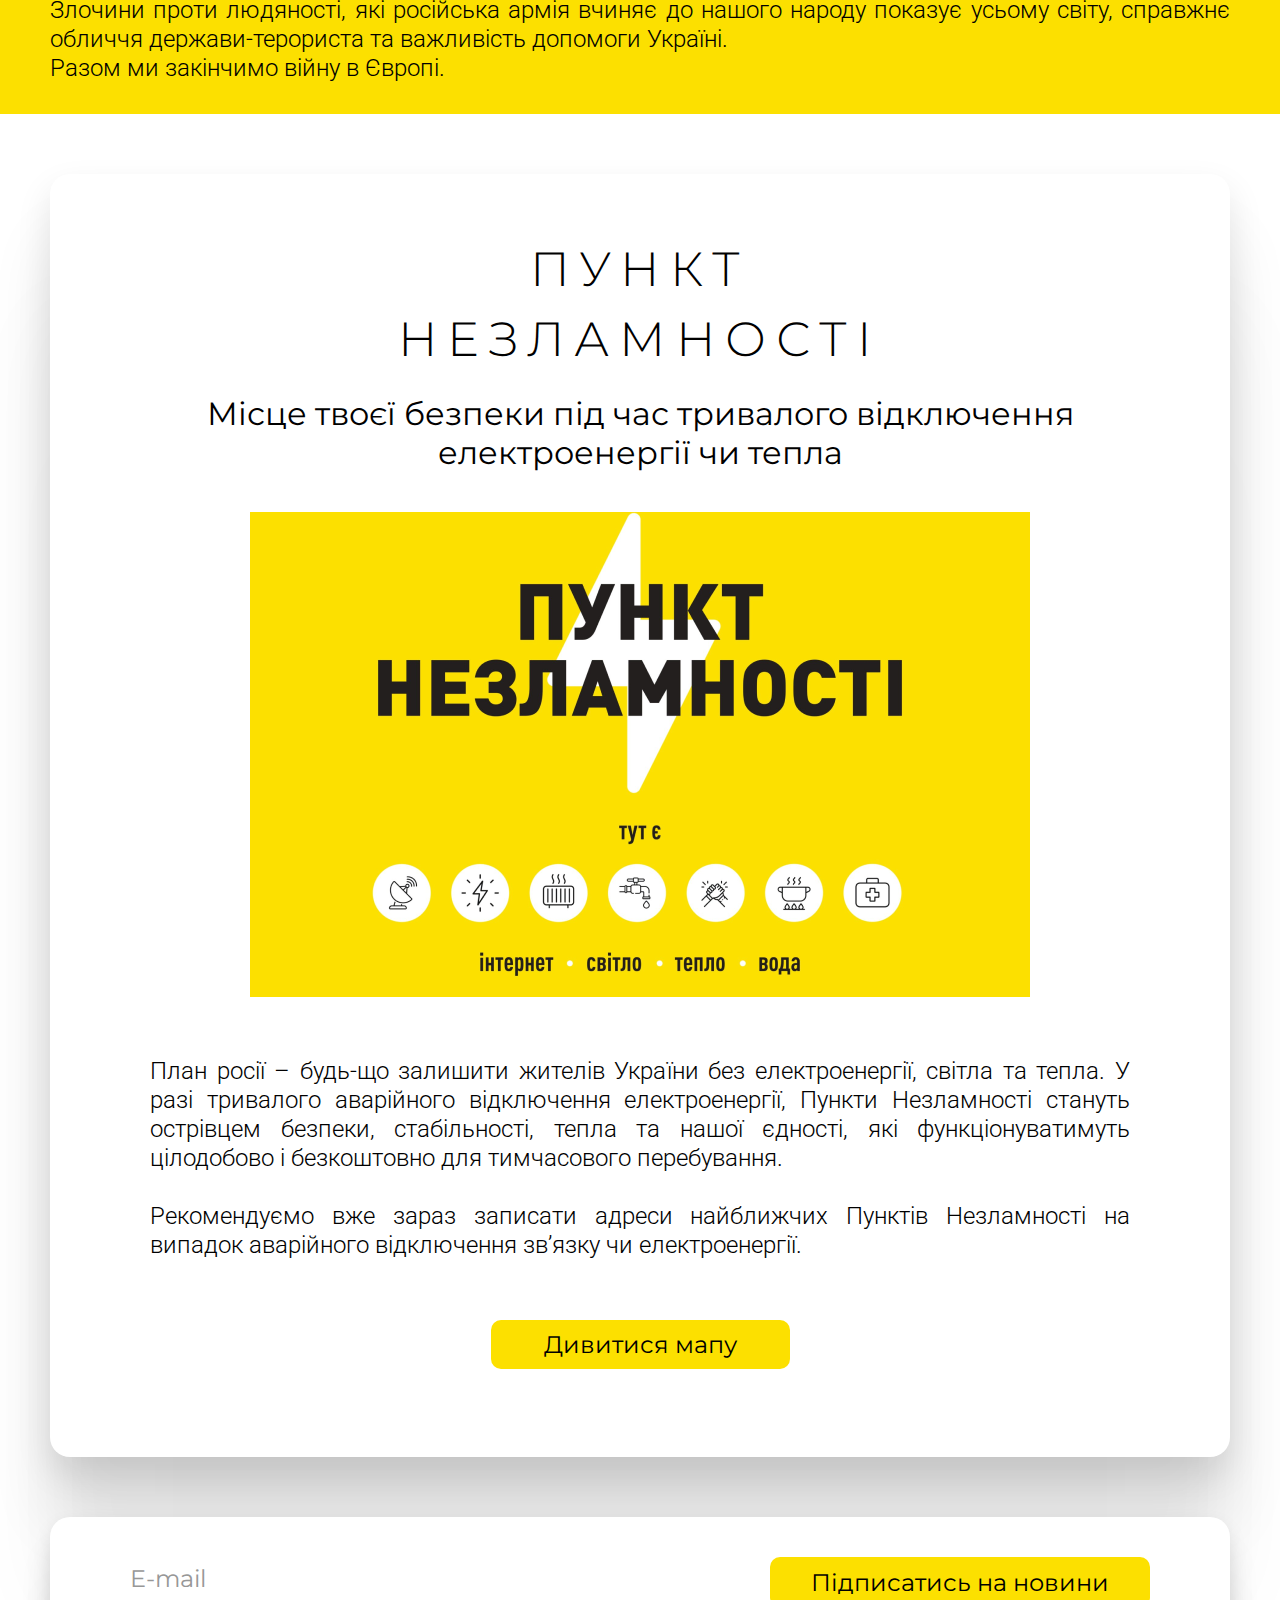
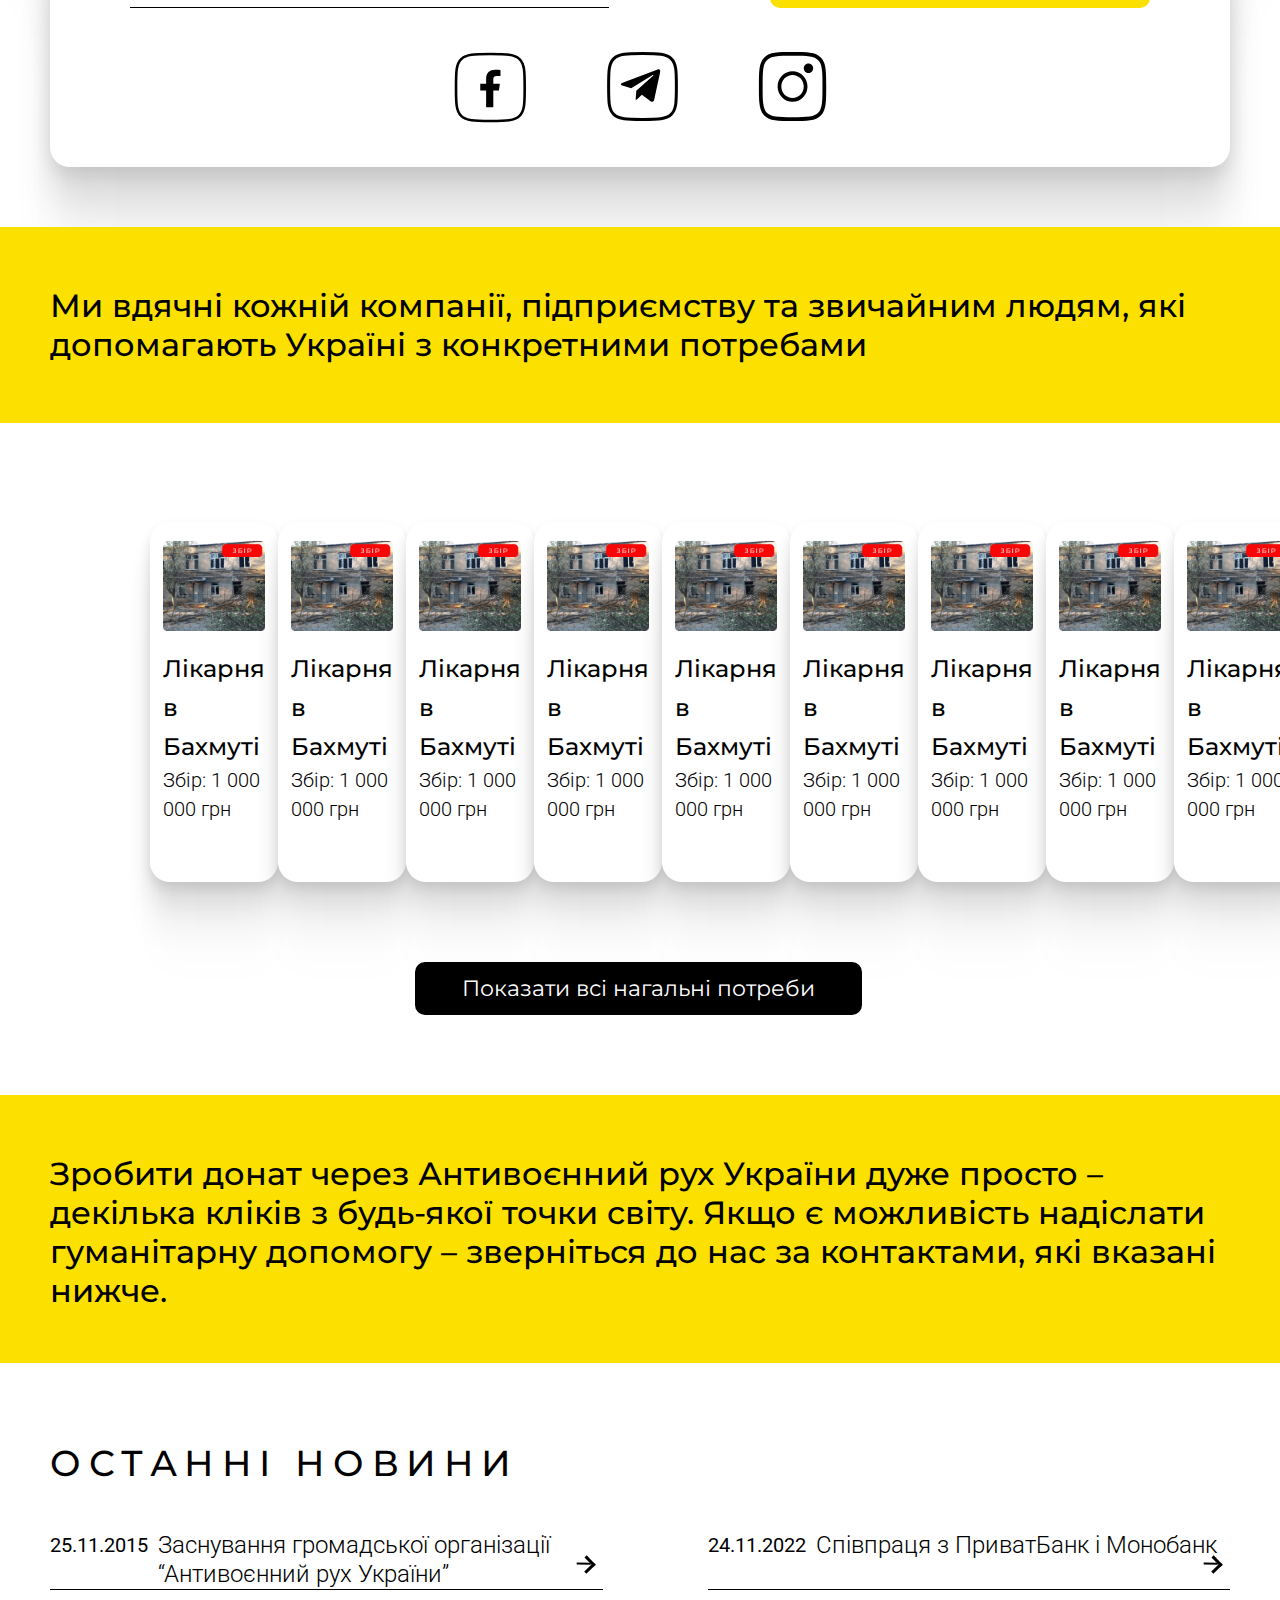
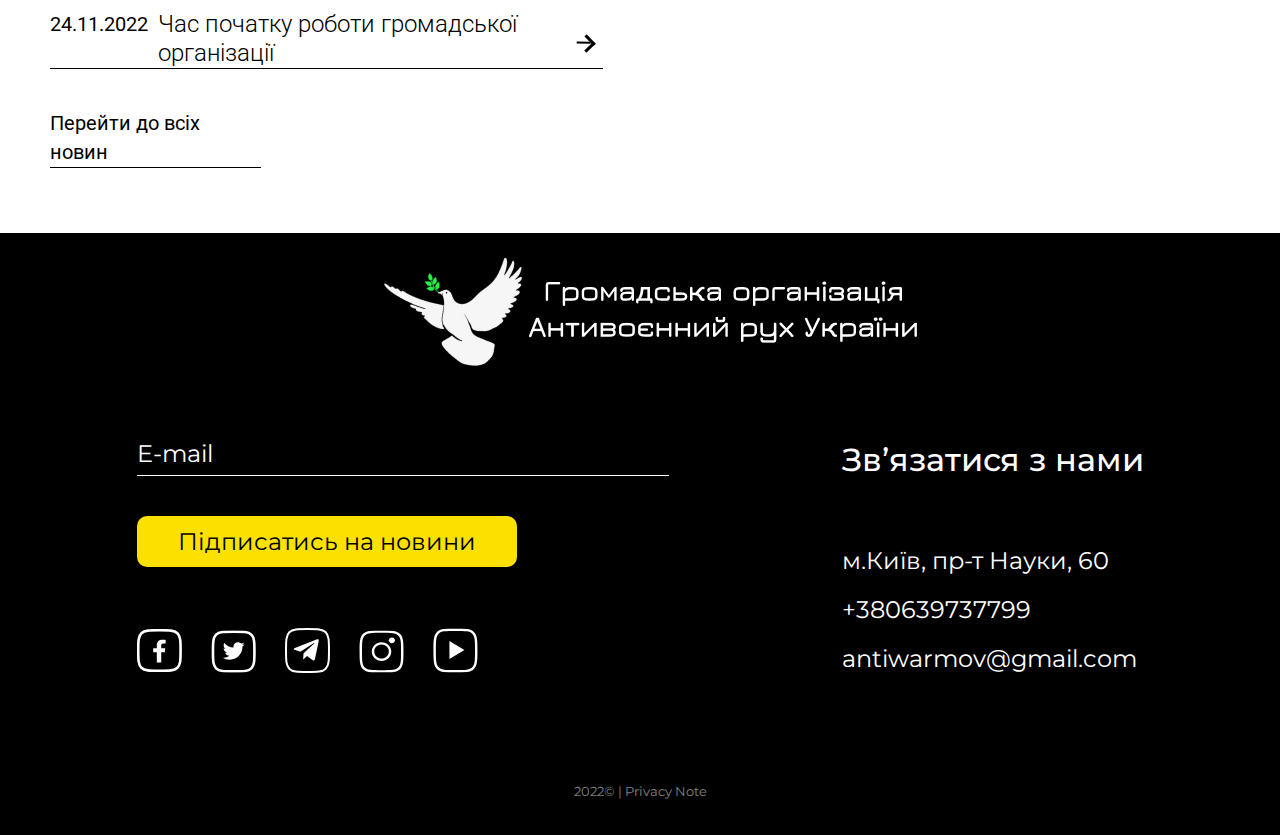
==== commit 46ec7281: "add some adaptive" ====
--- a/index.html
+++ b/index.html
@@ -113,7 +113,7 @@
     </section>
     <section class="donations">
         <div class="container">
-            <div class="donations_box owl-carousel">
+            <div class="donations_box owl-carousel ">
                 <div class="donations_item">
                     <div class="donations_image">
                     <img src="images/hospital.jpg" alt="Hospital">
@@ -144,14 +144,35 @@
                 </div>
                 <div class="donations_item">
                     <div class="donations_image">
-                    <img src="images/hospital.jpg" alt="Hospital">
-                    </div>
-                    <h4>Лікарня в Бахмуті</h4>
-                    <a href="#">Збір: 1 000 000 грн  </a>
-                </div>
-                <div class="donations_item">
-                    <div class="donations_image">
-                    <img src="images/hospital.jpg" alt="Hospital">
+                        <img src="images/hospital.jpg" alt="Hospital">
+                    </div>
+                    <h4>Лікарня в Бахмуті</h4>
+                    <a href="#">Збір: 1 000 000 грн  </a>
+                </div>
+                <div class="donations_item">
+                    <div class="donations_image">
+                        <img src="images/hospital.jpg" alt="Hospital">
+                    </div>
+                    <h4>Лікарня в Бахмуті</h4>
+                    <a href="#">Збір: 1 000 000 грн  </a>
+                </div>
+                <div class="donations_item">
+                    <div class="donations_image">
+                        <img src="images/hospital.jpg" alt="Hospital">
+                    </div>
+                    <h4>Лікарня в Бахмуті</h4>
+                    <a href="#">Збір: 1 000 000 грн  </a>
+                </div>
+                <div class="donations_item">
+                    <div class="donations_image">
+                        <img src="images/hospital.jpg" alt="Hospital">
+                    </div>
+                    <h4>Лікарня в Бахмуті</h4>
+                    <a href="#">Збір: 1 000 000 грн  </a>
+                </div>
+                <div class="donations_item">
+                    <div class="donations_image">
+                        <img src="images/hospital.jpg" alt="Hospital">
                     </div>
                     <h4>Лікарня в Бахмуті</h4>
                     <a href="#">Збір: 1 000 000 грн  </a>
--- a/css/style.css
+++ b/css/style.css
@@ -119,6 +119,22 @@
     display: flex;
     flex-direction: column;
     align-items: center;
+    height: 50%;
+  }
+}
+@media screen and (max-width: 850px) {
+  .main_banner .container .main_box {
+    padding-top: 200px;
+  }
+}
+@media screen and (max-width: 750px) {
+  .main_banner .container .main_box {
+    padding-top: 150px;
+  }
+}
+@media screen and (max-width: 450px) {
+  .main_banner .container .main_box {
+    padding-top: 100px;
   }
 }
 .main_banner .container .main_box h2 {
@@ -802,12 +818,13 @@
   padding-bottom: 80px;
 }
 .donations .container {
-  max-width: 950px;
+  max-width: 980px;
 }
 .donations .container .donations_box {
   display: flex;
-  justify-content: space-between;
+  justify-content: space-around;
   margin-bottom: 80px;
+  height: 360px;
 }
 .donations .container .donations_box .donations_item {
   padding: 19px 13px;
@@ -840,6 +857,10 @@
   line-height: 29px;
   color: #000000;
 }
+.donations .container .donations_box .owl-item {
+  display: flex;
+  justify-content: center;
+}
 .donations .container .donations_link {
   max-width: 450px;
   margin: auto;
@@ -891,12 +912,32 @@
   flex-wrap: wrap;
   margin-bottom: 80px;
 }
+@media screen and (max-width: 1120px) {
+  .project .container .project_box {
+    justify-content: space-around;
+  }
+}
 .project .container .project_box .project_item {
   padding: 19px 13px;
   background: #FFFFFF;
   box-shadow: 0 89px 36px rgba(0, 0, 0, 0.01), 0 50px 30px rgba(0, 0, 0, 0.05), 0 22px 22px rgba(0, 0, 0, 0.09), 0 6px 12px rgba(0, 0, 0, 0.1), 0 0 0 rgba(0, 0, 0, 0.1);
   border-radius: 20px;
 }
+@media screen and (max-width: 1120px) {
+  .project .container .project_box .project_item:nth-child(4) {
+    margin-top: 20px;
+  }
+}
+@media screen and (max-width: 839px) {
+  .project .container .project_box .project_item:nth-child(3) {
+    margin-top: 20px;
+  }
+}
+@media screen and (max-width: 559px) {
+  .project .container .project_box .project_item:nth-child(2) {
+    margin-top: 20px;
+  }
+}
 .project .container .project_box .project_item:last-of-type {
   margin-top: 20px;
 }
--- a/css/media.css
+++ b/css/media.css
@@ -107,6 +107,7 @@
     }
     .header_main .container .nav ul{
         display: block;
+        margin-top: 120px;
     }
     .header_main .container .nav ul li{
         margin: 15px 0;
